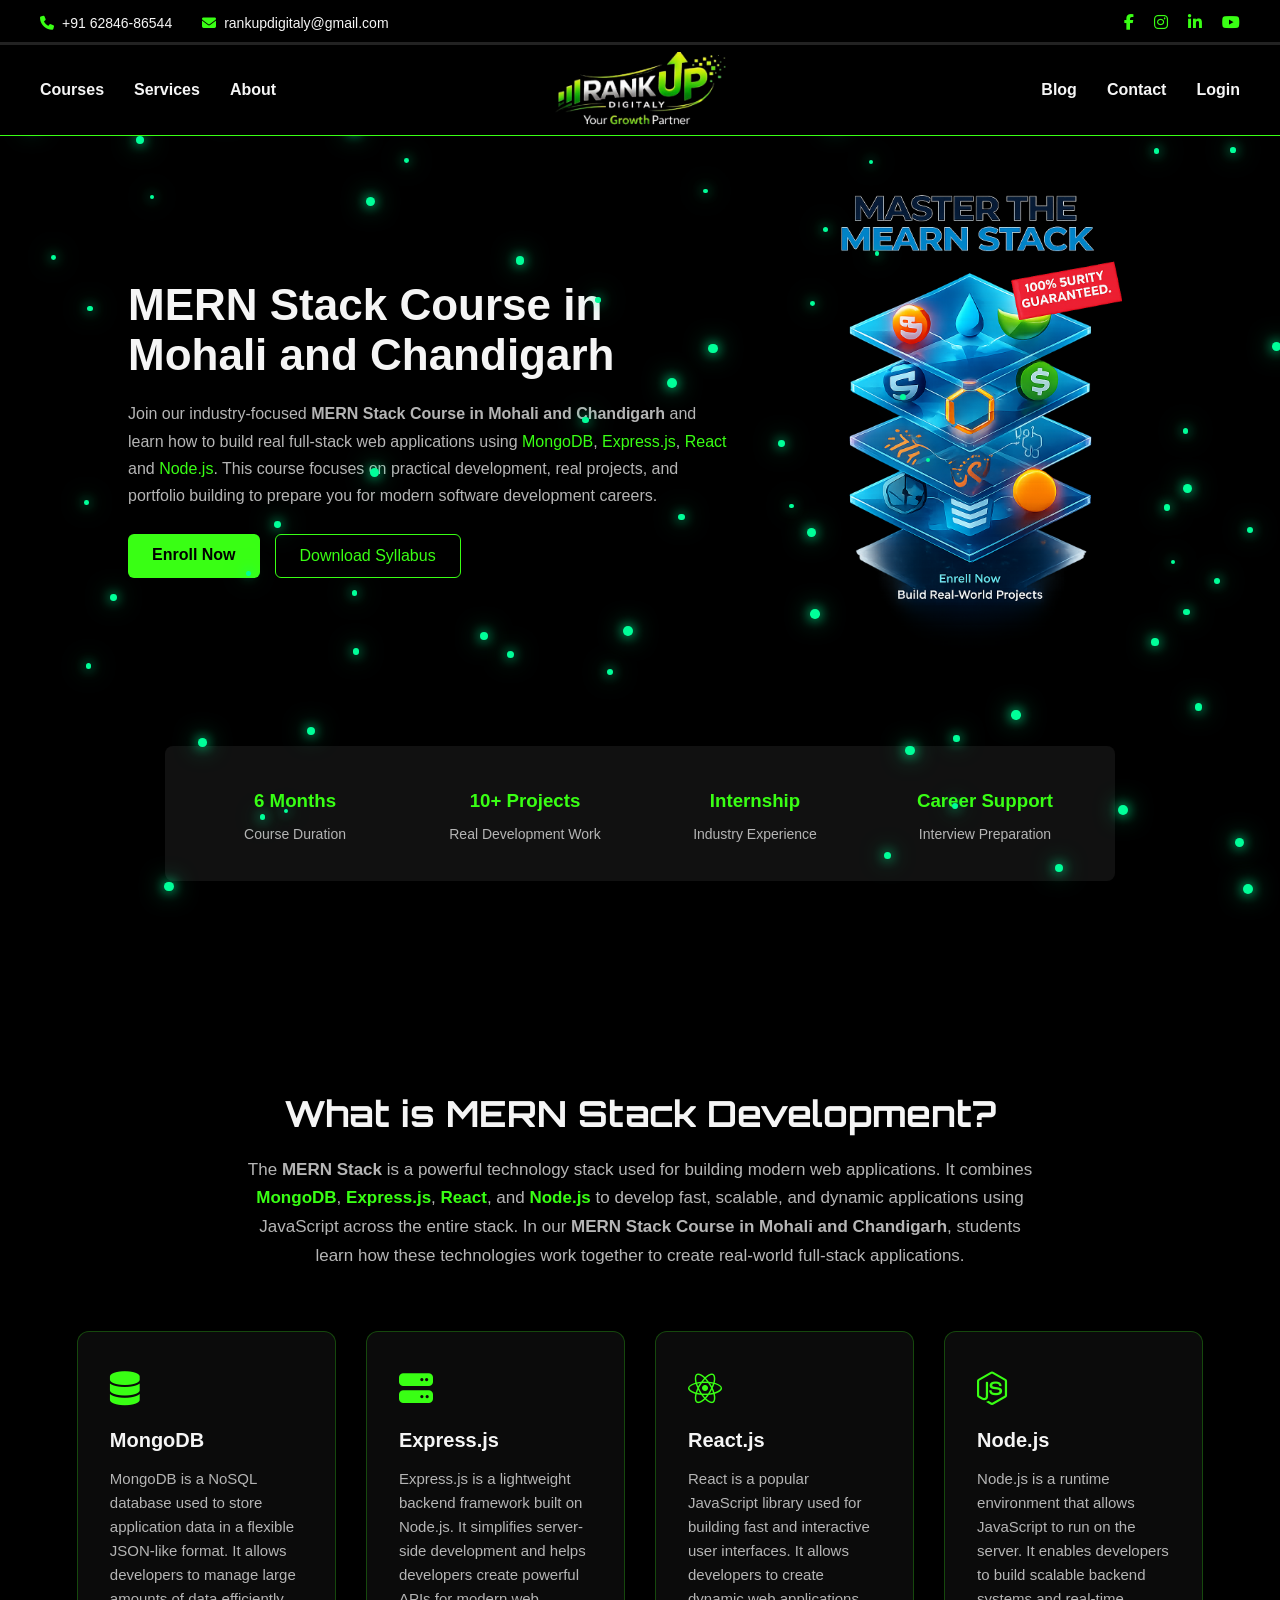
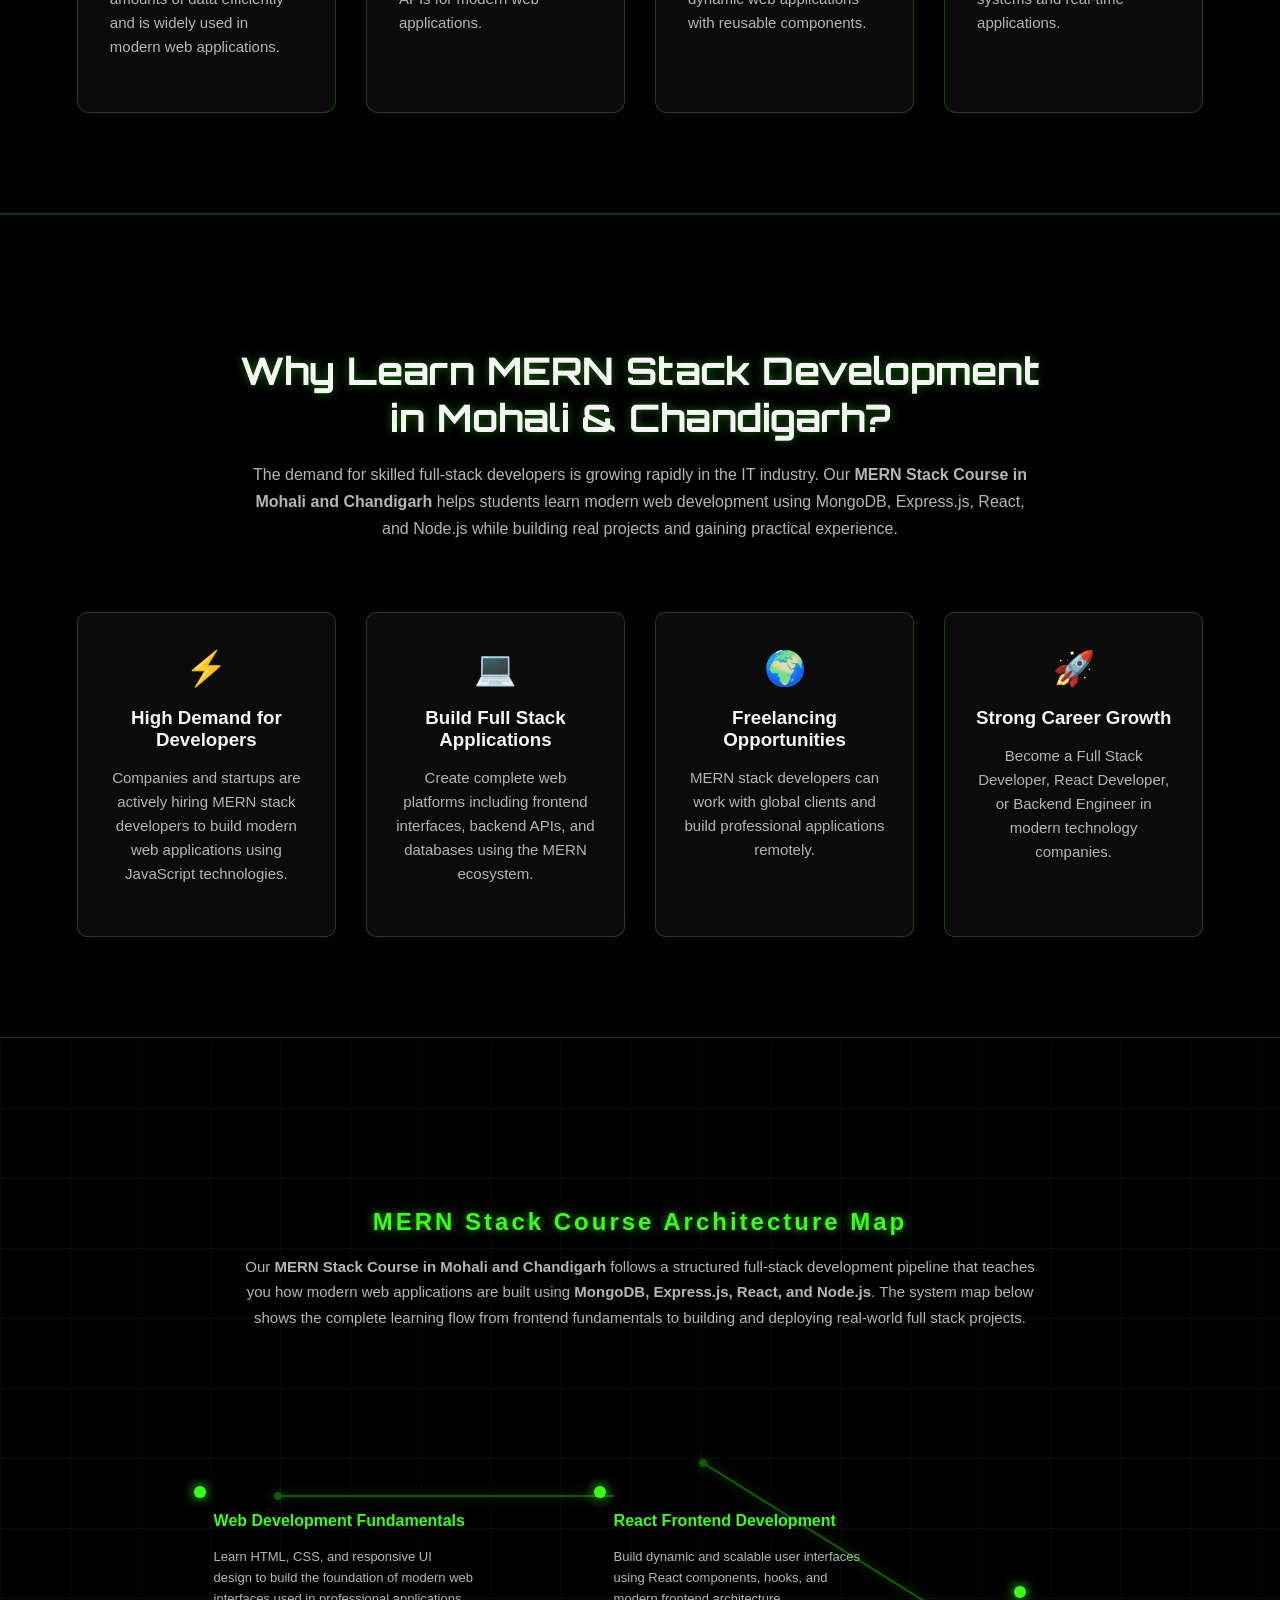
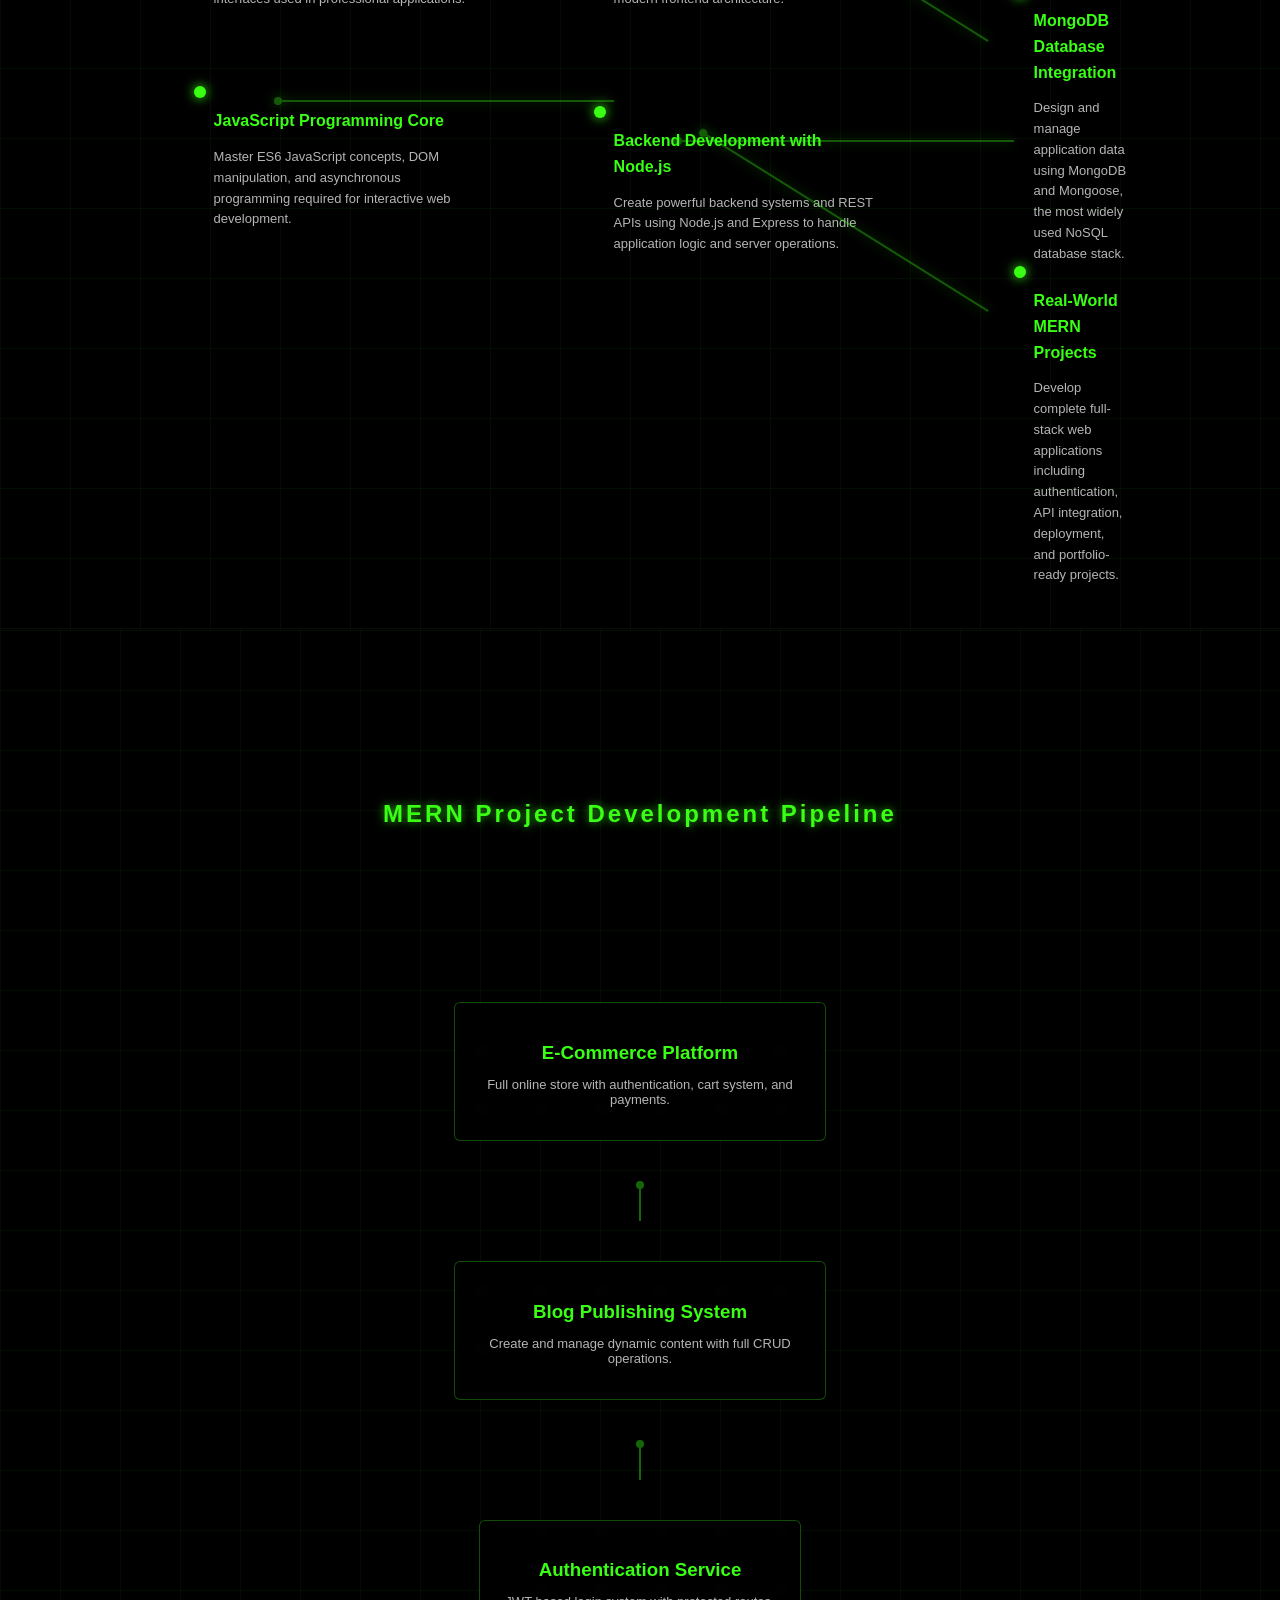
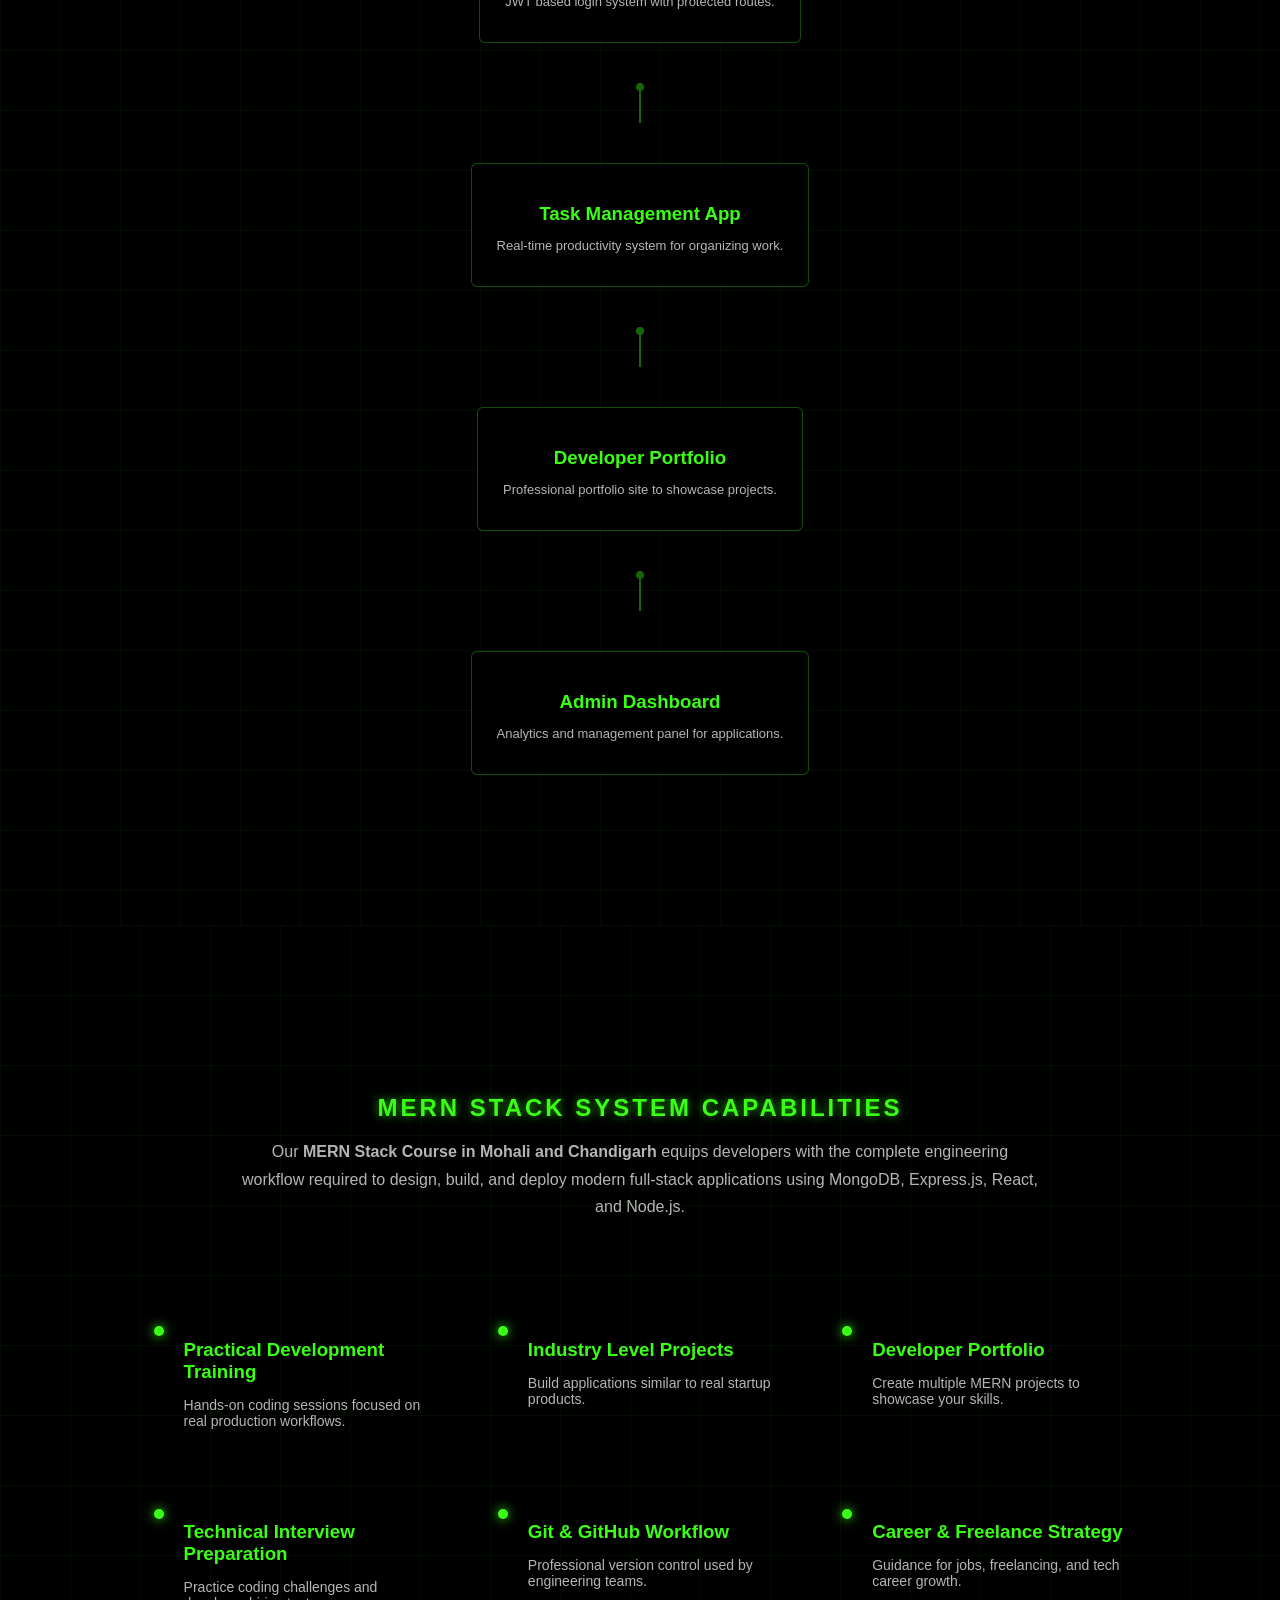
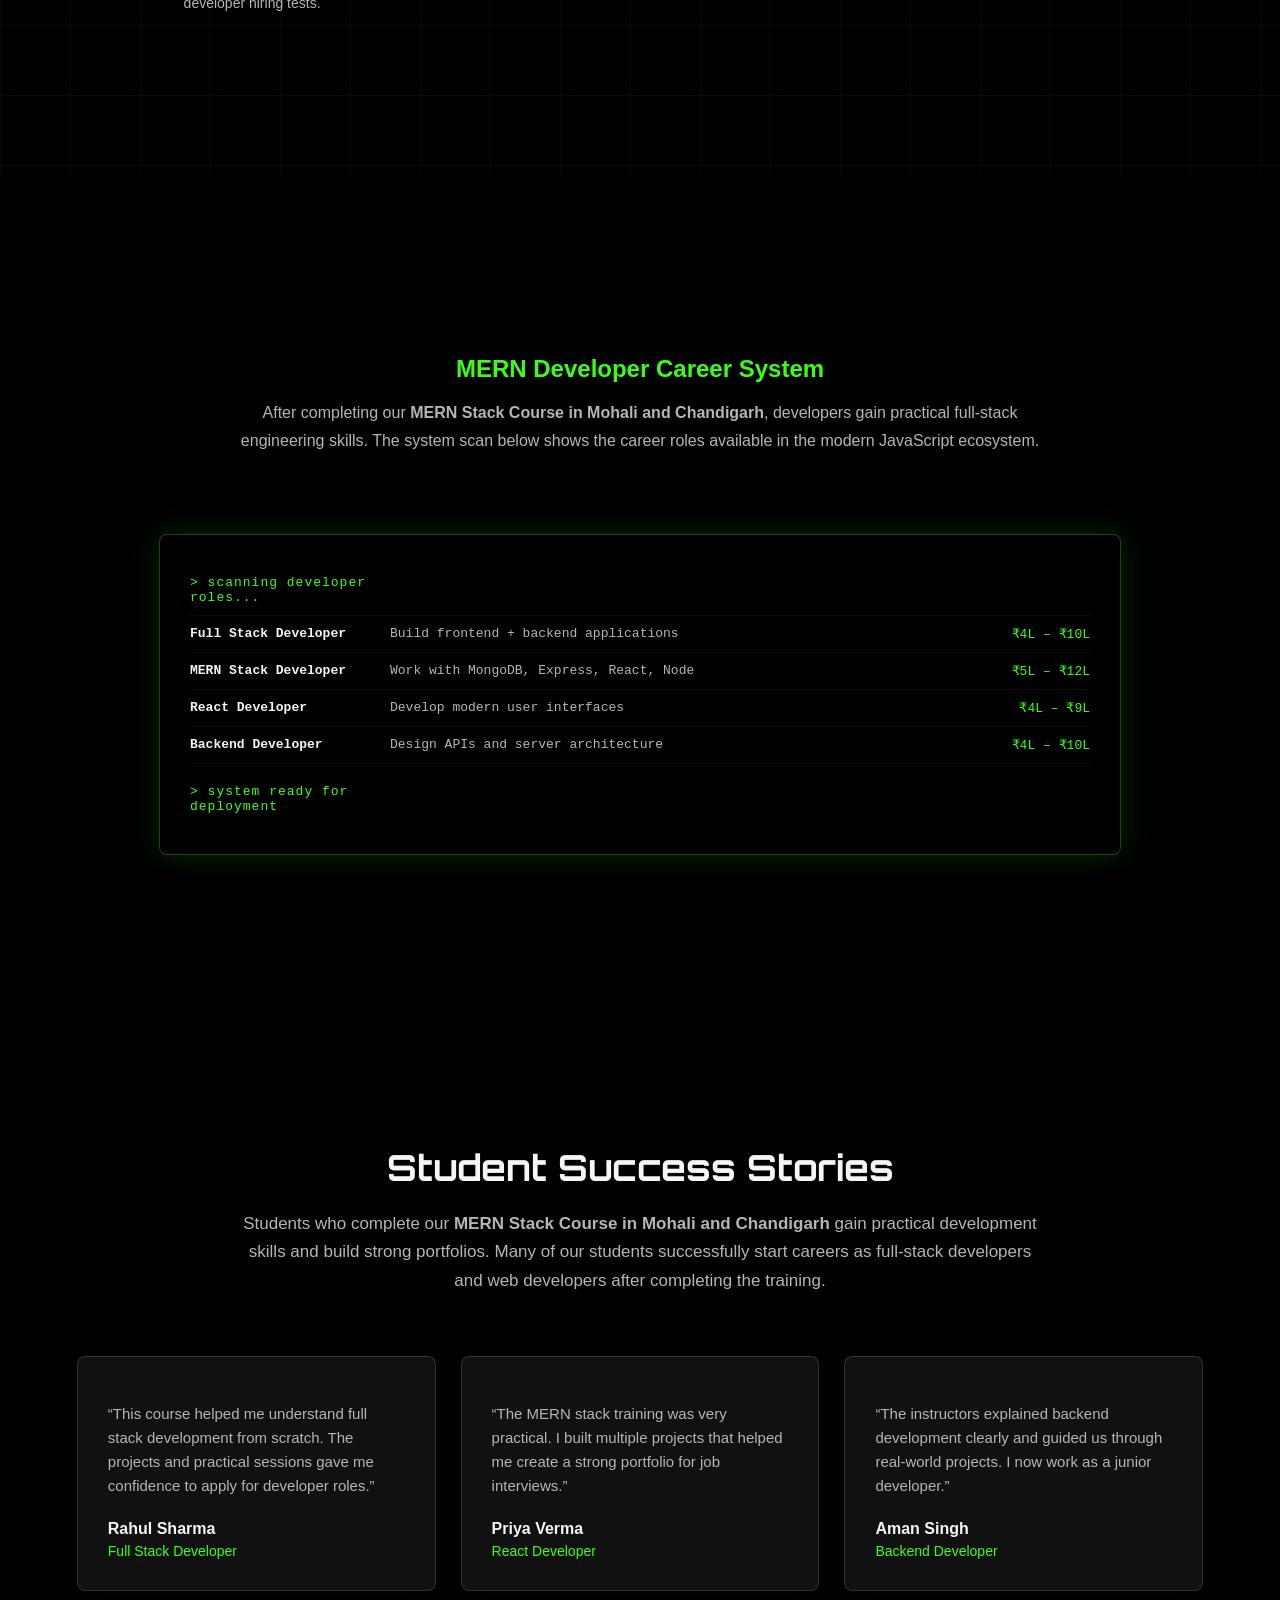
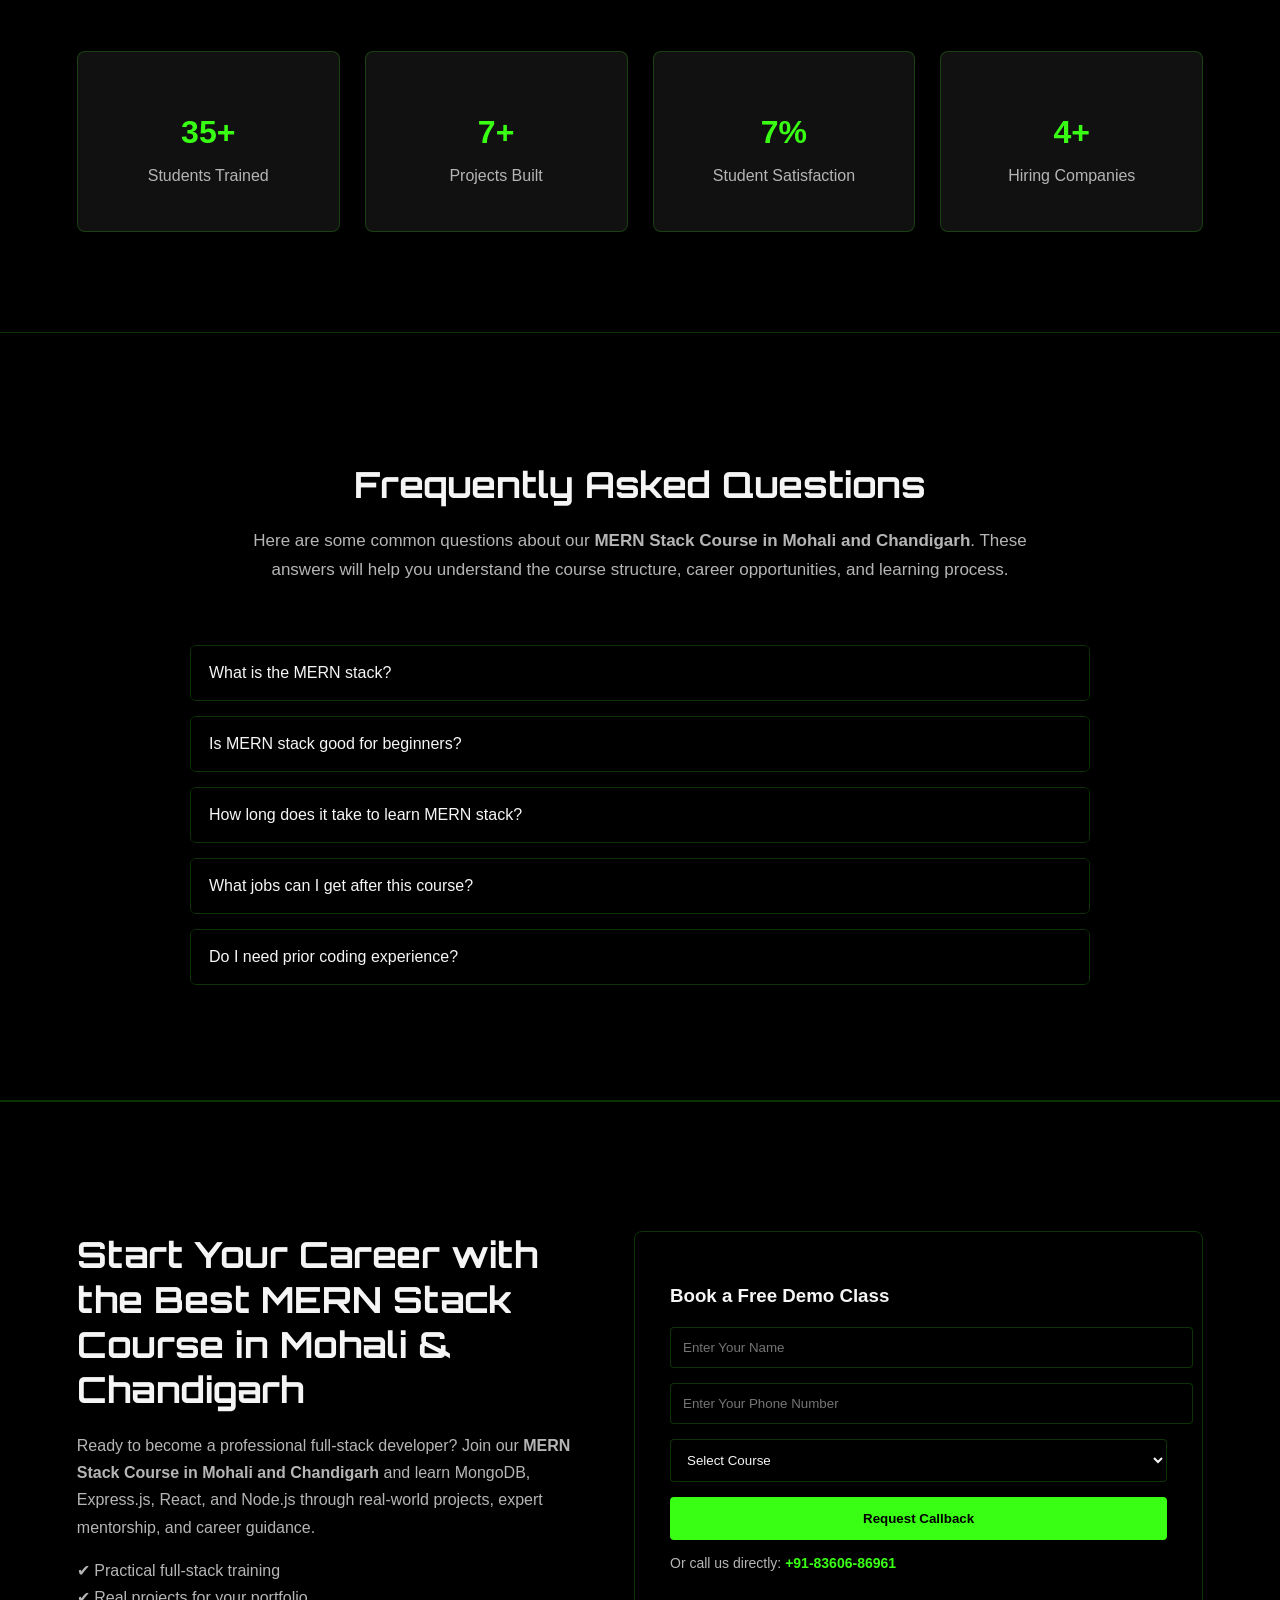
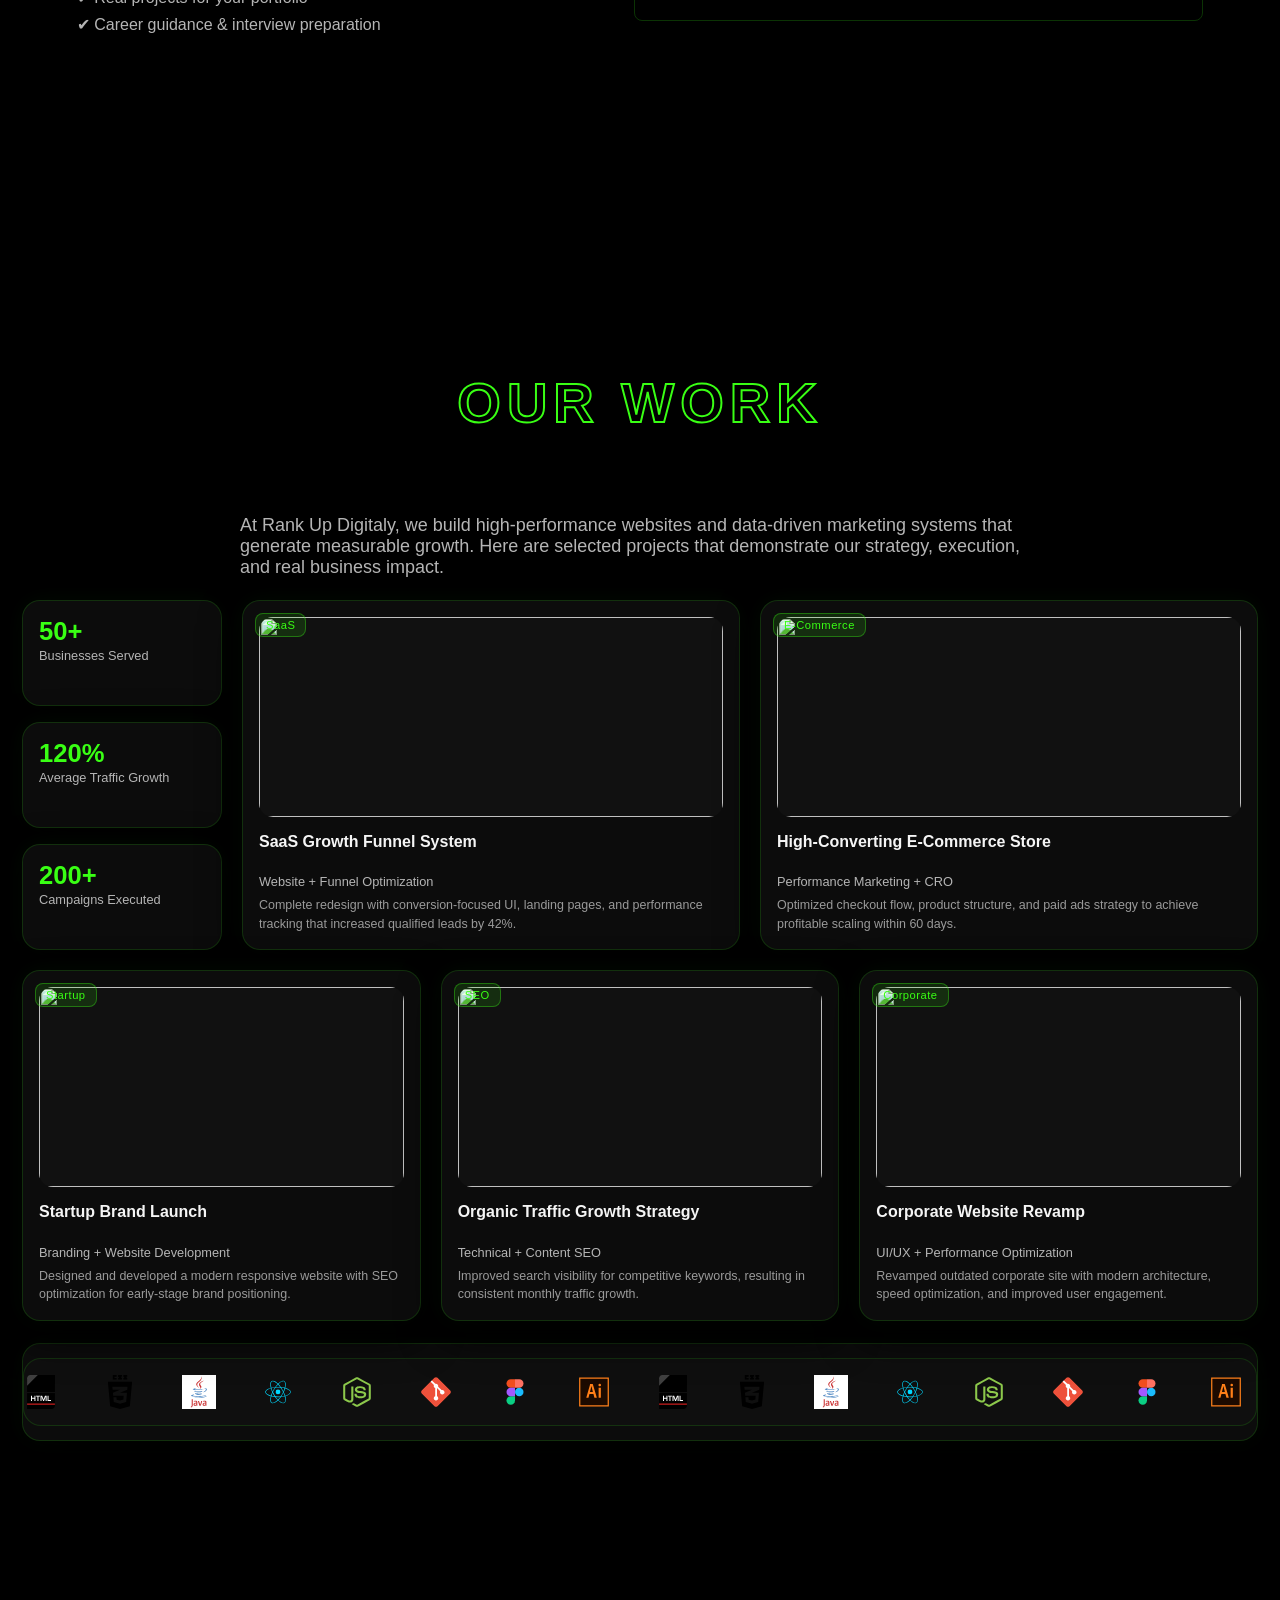
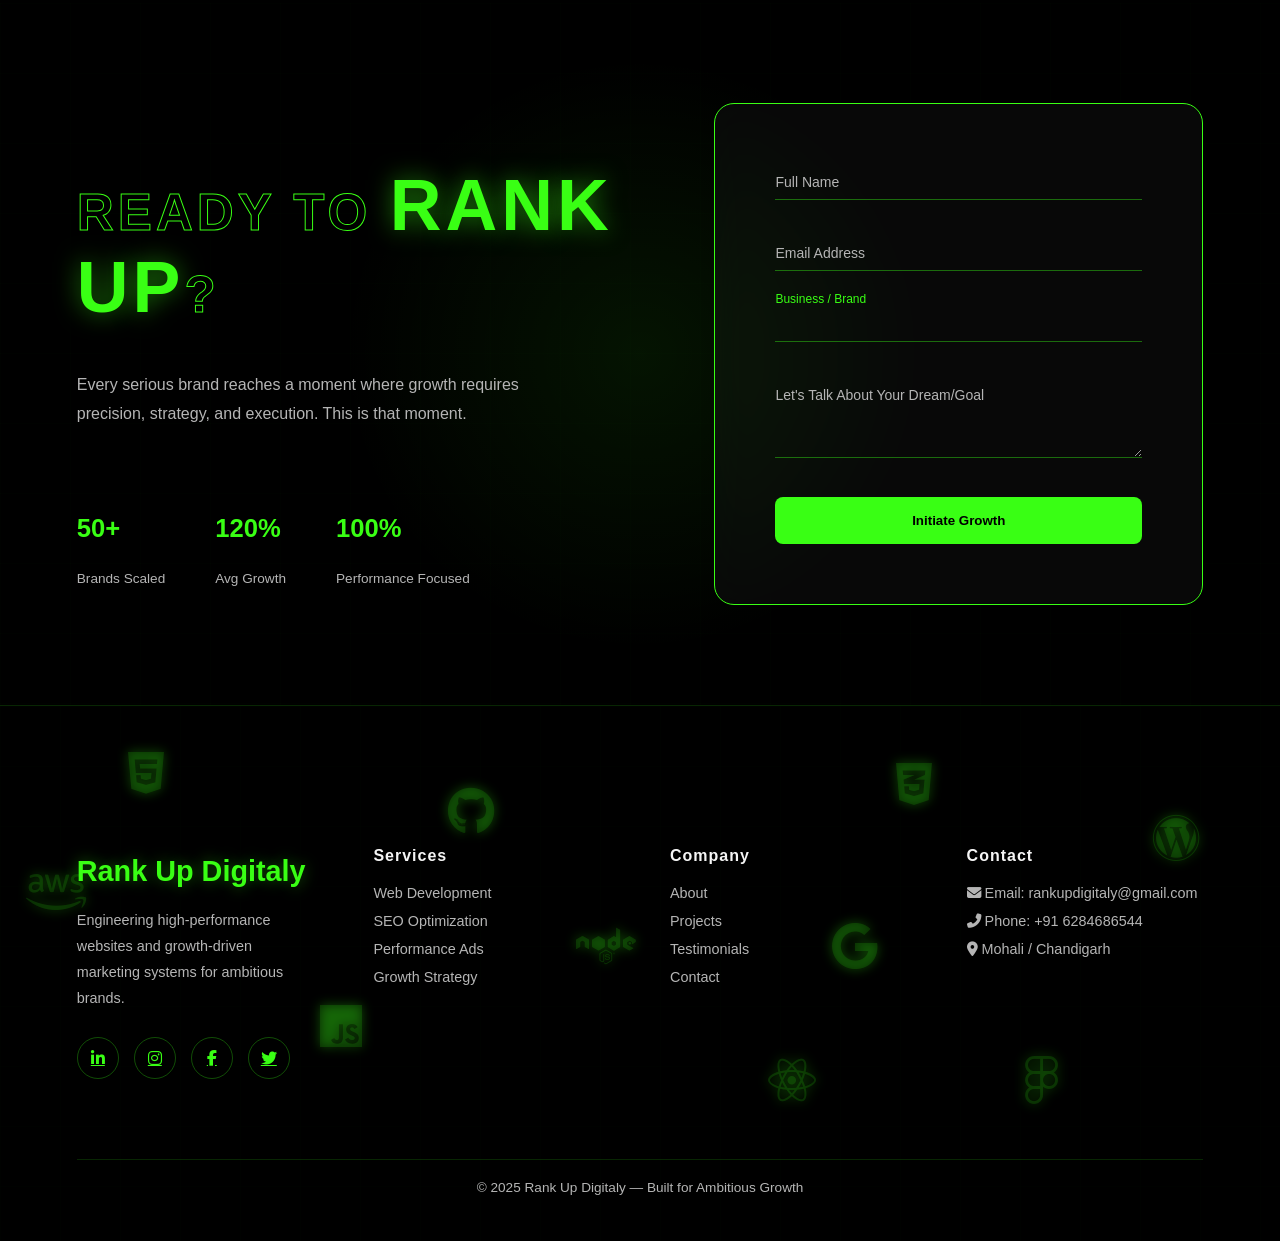
==== courses/mern-test-design.html @ b1acfade "update project" ====
<!DOCTYPE html>
<html lang="en">
<head>

<meta charset="UTF-8">
<meta name="viewport" content="width=device-width, initial-scale=1.0">

<title>MERN Stack Course in Mohali & Chandigarh | Learn MongoDB, React, Node | Rank Up Digitaly</title>

<meta name="description" content="Join the best MERN Stack Course in Mohali & Chandigarh at Rank Up Digitaly. Learn MongoDB, Express.js, React, and Node.js with live projects, portfolio development, and career guidance.">

<meta name="keywords" content="MERN Stack Course Mohali, MERN Stack Course Chandigarh, Learn React Node MongoDB, Full Stack Development Course Mohali">

<meta name="author" content="Rank Up Digitaly">

<!-- Open Graph for Social Media -->
<meta property="og:title" content="MERN Stack Course in Mohali | Rank Up Digitaly">
<meta property="og:description" content="Learn MERN Stack with real projects and become a full stack developer.">
<meta property="og:type" content="website">

<!-- Google Fonts -->
<link href="https://fonts.googleapis.com/css2?family=Orbitron:wght@500;700&family=Inter:wght@400;600&display=swap" rel="stylesheet">

<!-- CSS File -->
<link rel="stylesheet" href="/css/cource.css">


<link rel="stylesheet"
href="https://cdnjs.cloudflare.com/ajax/libs/font-awesome/6.5.0/css/all.min.css">









<style>
    .mern-card,
.testimonial-card,
.project-node,
.why-card,
.faq-item{
transform-style:preserve-3d;
transition:transform .2s ease;
}



.mern-icon{
font-size:34px;
color:#39ff14;
}

.mern-card:hover .mern-icon{
transform:scale(1.15);
text-shadow:0 0 10px rgba(57,255,20,.8);
transition:.3s;
}



</style>
</head>
<body>

<div class="header-wrapper">

    <div class="neon-top-strip">
        <div class="neon-contact">
            <span class="neon-contact-item">
                <i class="fa-solid fa-phone neon-icon"></i>
                +91 62846-86544
            </span>
            <span class="neon-contact-item">
                <i class="fa-solid fa-envelope neon-icon"></i>
                rankupdigitaly@gmail.com
            </span>
        </div>

        <div class="neon-social">
            <a href="#"><i class="fab fa-facebook-f neon-icon"></i></a>
            <a href="#"><i class="fab fa-instagram neon-icon"></i></a>
            <a href="#"><i class="fab fa-linkedin-in neon-icon"></i></a>
            <a href="#"><i class="fab fa-youtube neon-icon"></i></a>
        </div>

        <div class="scroll-progress">
            <div class="progress-bar" id="progressBar"></div>
        </div>
    </div>

    <nav class="navbar">

        <!-- LEFT NAV -->
        <div class="nav-group left">
            <a href="mern-test-design.html" class="nav-link active">Courses</a>

            <!-- CLICK DROPDOWN -->
            <div class="dropdown">
                <a href="javascript:void(0)" class="nav-link dropdown-toggle">Services</a>
                <div class="dropdown-menu">
                    <a href="/services/best-web-development-company-mohali-chandigarh.html">Web Development</a>
                    <a href="#seo">SEO Optimization</a>
                    <a href="/services/best-digital-marketing-company-mohali-chandigarh.html">Digital Marketing</a>
                    <a href="#ads">Performance Ads</a>
                </div>
            </div>

            <a href="#" class="nav-link">About</a>
        </div>

        <!-- HAMBURGER -->
        <div class="hamburger" onclick="toggleMenu()">
            <span></span>
            <span></span>
            <span></span>
        </div>

        <!-- LOGO -->
        <div class="logo">
            <a href="#Home"><img src="/images/rank-logo.png" alt="Logo"></a>
        </div>

        <!-- RIGHT NAV -->
        <div class="nav-group right">
            <a href="#about" class="nav-link">Blog</a>
            <a href="#contact" class="nav-link">Contact</a>
            <a href="#" class="nav-link">Login</a>
        </div>

        <!-- MOBILE MENU -->
        <div class="mobile-menu" id="mobileMenu">
            <a href="mern-test-design.html" class="nav-link">Courses</a>

            <div class="mobile-dropdown">
                <div class="mobile-dropdown-toggle">Services</div>
                <div class="mobile-dropdown-menu">
                    <a href="/services/best-web-development-company-mohali-chandigarh.html">Web Development</a>
                    <a href="#seo">SEO Optimization</a>
                    <a href="/services/best-digital-marketing-company-mohali-chandigarh.html">Digital Marketing</a>
                    <a href="#ads">Performance Ads</a>
                </div>
            </div>

            <a href="#" class="nav-link">Blog</a>
            <a href="#about" class="nav-link">About</a>
            <a href="#contact" class="nav-link">Contact</a>
            <a href="#" class="nav-link">Login</a>
        </div>

    </nav>

</div>











    
    <div class="particles" id="particles">

<!-- hero section -->
<section class="mern-hero">

<div class="hero-container">

<div class="hero-left">

<h1>MERN Stack Course in Mohali and Chandigarh</h1>

<p class="hero-desc">
Join our industry-focused <strong>MERN Stack Course in Mohali and Chandigarh</strong>
and learn how to build real full-stack web applications using
<span>MongoDB</span>, <span>Express.js</span>, <span>React</span> and
<span>Node.js</span>. This course focuses on practical development,
real projects, and portfolio building to prepare you for modern
software development careers.
</p>

<div class="hero-buttons">
<a href="#" class="btn-primary">Enroll Now</a>
<a href="#" class="btn-secondary">Download Syllabus</a>
</div>

</div>


<div class="hero-right">

<img src="/images/mern-stack.png"
alt="MERN Stack Course in Mohali and Chandigarh">

</div>

</div>


<div class="hero-info-bar">

<div class="info-item">
<h3>6 Months</h3>
<p>Course Duration</p>
</div>

<div class="info-item">
<h3>10+ Projects</h3>
<p>Real Development Work</p>
</div>

<div class="info-item">
<h3>Internship</h3>
<p>Industry Experience</p>
</div>

<div class="info-item">
<h3>Career Support</h3>
<p>Interview Preparation</p>
</div>

</div>

</section>

</div>








<!-- second-section -->
<section class="mern-about">

<div class="section-heading">

<h2>What is MERN Stack Development?</h2>

<p>
The <strong>MERN Stack</strong> is a powerful technology stack used for building modern web applications.
It combines <span>MongoDB</span>, <span>Express.js</span>, <span>React</span>, and <span>Node.js</span> to
develop fast, scalable, and dynamic applications using JavaScript across the entire stack.
In our <strong>MERN Stack Course in Mohali and Chandigarh</strong>, students learn how these
technologies work together to create real-world full-stack applications.
</p>

</div>

<div class="mern-grid">

<div class="mern-card">

<div class="mern-icon">
<i class="fas fa-database"></i>
</div>

<h3>MongoDB</h3>

<p>
MongoDB is a NoSQL database used to store application data in a flexible JSON-like format.
It allows developers to manage large amounts of data efficiently and is widely used in
modern web applications.
</p>

</div>


<div class="mern-card">

<div class="mern-icon">
<i class="fas fa-server"></i>
</div>

<h3>Express.js</h3>

<p>
Express.js is a lightweight backend framework built on Node.js.
It simplifies server-side development and helps developers create powerful APIs
for modern web applications.
</p>

</div>


<div class="mern-card">

<div class="mern-icon">
<i class="fab fa-react"></i>
</div>

<h3>React.js</h3>

<p>
React is a popular JavaScript library used for building fast and interactive user interfaces.
It allows developers to create dynamic web applications with reusable components.
</p>

</div>


<div class="mern-card">

<div class="mern-icon">
<i class="fab fa-node-js"></i>
</div>

<h3>Node.js</h3>

<p>
Node.js is a runtime environment that allows JavaScript to run on the server.
It enables developers to build scalable backend systems and real-time applications.
</p>

</div>

</div>

</section>








<!-- third section -->
 <section class="mern-why">

<div class="why-heading">

<h2>Why Learn MERN Stack Development in Mohali & Chandigarh?</h2>

<p>
The demand for skilled full-stack developers is growing rapidly in the IT industry.
Our <strong>MERN Stack Course in Mohali and Chandigarh</strong> helps students learn modern
web development using MongoDB, Express.js, React, and Node.js while building real
projects and gaining practical experience.
</p>

</div>


<div class="why-grid">

<div class="why-card">
<div class="why-icon">⚡</div>
<h3>High Demand for Developers</h3>
<p>
Companies and startups are actively hiring MERN stack developers
to build modern web applications using JavaScript technologies.
</p>
</div>


<div class="why-card">
<div class="why-icon">💻</div>
<h3>Build Full Stack Applications</h3>
<p>
Create complete web platforms including frontend interfaces,
backend APIs, and databases using the MERN ecosystem.
</p>
</div>


<div class="why-card">
<div class="why-icon">🌍</div>
<h3>Freelancing Opportunities</h3>
<p>
MERN stack developers can work with global clients and
build professional applications remotely.
</p>
</div>


<div class="why-card">
<div class="why-icon">🚀</div>
<h3>Strong Career Growth</h3>
<p>
Become a Full Stack Developer, React Developer, or Backend
Engineer in modern technology companies.
</p>
</div>

</div>

</section>








<!-- fourth section -->

<section class="mern-curriculum">

<div class="curriculum-heading">

<h2>MERN Stack Course Architecture Map</h2>

<p>
Our <strong>MERN Stack Course in Mohali and Chandigarh</strong> follows a
structured full-stack development pipeline that teaches you how modern
web applications are built using <strong>MongoDB, Express.js, React, and Node.js</strong>.
The system map below shows the complete learning flow from frontend
fundamentals to building and deploying real-world full stack projects.
</p>

</div>


<div class="system-map">

<div class="module m1">
<h3>Web Development Fundamentals</h3>
<p>
Learn HTML, CSS, and responsive UI design to build the foundation of modern
web interfaces used in professional applications.
</p>
</div>


<div class="module m2">
<h3>JavaScript Programming Core</h3>
<p>
Master ES6 JavaScript concepts, DOM manipulation, and asynchronous
programming required for interactive web development.
</p>
</div>


<div class="module m3">
<h3>React Frontend Development</h3>
<p>
Build dynamic and scalable user interfaces using React components,
hooks, and modern frontend architecture.
</p>
</div>


<div class="module m4">
<h3>Backend Development with Node.js</h3>
<p>
Create powerful backend systems and REST APIs using Node.js
and Express to handle application logic and server operations.
</p>
</div>


<div class="module m5">
<h3>MongoDB Database Integration</h3>
<p>
Design and manage application data using MongoDB and Mongoose,
the most widely used NoSQL database stack.
</p>
</div>


<div class="module m6">
<h3>Real-World MERN Projects</h3>
<p>
Develop complete full-stack web applications including authentication,
API integration, deployment, and portfolio-ready projects.
</p>
</div>


<!-- animated connections -->

<div class="line l1"></div>
<div class="line l2"></div>
<div class="line l3"></div>
<div class="line l4"></div>
<div class="line l5"></div>

</div>

</section>













<!-- fifth section -->
<section class="mern-projects">

<div class="projects-heading">

<h2>MERN Project Development Pipeline</h2>

<p>
In our <strong>MERN Stack Course in Mohali and Chandigarh</strong>, students build
a sequence of real-world full stack projects that simulate how modern
software products are engineered using MongoDB, Express.js, React, and Node.js.
</p>

</div>


<div class="pipeline">

<div class="project-node">
<h3>E-Commerce Platform</h3>
<p>Full online store with authentication, cart system, and payments.</p>
</div>

<div class="connector"></div>

<div class="project-node">
<h3>Blog Publishing System</h3>
<p>Create and manage dynamic content with full CRUD operations.</p>
</div>

<div class="connector"></div>

<div class="project-node">
<h3>Authentication Service</h3>
<p>JWT based login system with protected routes.</p>
</div>

<div class="connector"></div>

<div class="project-node">
<h3>Task Management App</h3>
<p>Real-time productivity system for organizing work.</p>
</div>

<div class="connector"></div>

<div class="project-node">
<h3>Developer Portfolio</h3>
<p>Professional portfolio site to showcase projects.</p>
</div>

<div class="connector"></div>

<div class="project-node">
<h3>Admin Dashboard</h3>
<p>Analytics and management panel for applications.</p>
</div>

</div>

</section>









<!-- sixth section -->
 <section class="mern-features">

<div class="features-heading">

<h2>MERN STACK SYSTEM CAPABILITIES</h2>

<p>
Our <strong>MERN Stack Course in Mohali and Chandigarh</strong> equips developers
with the complete engineering workflow required to design, build, and deploy
modern full-stack applications using MongoDB, Express.js, React, and Node.js.
</p>

</div>


<div class="capability-grid">

<div class="capability">
<span class="node"></span>
<h3>Practical Development Training</h3>
<p>Hands-on coding sessions focused on real production workflows.</p>
</div>

<div class="capability">
<span class="node"></span>
<h3>Industry Level Projects</h3>
<p>Build applications similar to real startup products.</p>
</div>

<div class="capability">
<span class="node"></span>
<h3>Developer Portfolio</h3>
<p>Create multiple MERN projects to showcase your skills.</p>
</div>

<div class="capability">
<span class="node"></span>
<h3>Technical Interview Preparation</h3>
<p>Practice coding challenges and developer hiring tests.</p>
</div>

<div class="capability">
<span class="node"></span>
<h3>Git & GitHub Workflow</h3>
<p>Professional version control used by engineering teams.</p>
</div>

<div class="capability">
<span class="node"></span>
<h3>Career & Freelance Strategy</h3>
<p>Guidance for jobs, freelancing, and tech career growth.</p>
</div>

</div>

</section>









<!-- seventh secrion -->
 <section class="mern-careers">

<div class="careers-heading">
<h2>MERN Developer Career System</h2>

<p>
After completing our <strong>MERN Stack Course in Mohali and Chandigarh</strong>,
developers gain practical full-stack engineering skills. The system scan
below shows the career roles available in the modern JavaScript ecosystem.
</p>
</div>


<div class="career-terminal">

<div class="terminal-line">
<span class="cmd">> scanning developer roles...</span>
</div>

<div class="terminal-line">
<span class="role">Full Stack Developer</span>
<span class="desc">Build frontend + backend applications</span>
<span class="salary">₹4L – ₹10L</span>
</div>

<div class="terminal-line">
<span class="role">MERN Stack Developer</span>
<span class="desc">Work with MongoDB, Express, React, Node</span>
<span class="salary">₹5L – ₹12L</span>
</div>

<div class="terminal-line">
<span class="role">React Developer</span>
<span class="desc">Develop modern user interfaces</span>
<span class="salary">₹4L – ₹9L</span>
</div>

<div class="terminal-line">
<span class="role">Backend Developer</span>
<span class="desc">Design APIs and server architecture</span>
<span class="salary">₹4L – ₹10L</span>
</div>

<div class="terminal-line final">
<span class="cmd">> system ready for deployment</span>
</div>

</div>

</section>






<!-- eighth section -->
 <section class="mern-testimonials">

<div class="testimonials-heading">

<h2>Student Success Stories</h2>

<p>
Students who complete our <strong>MERN Stack Course in Mohali and Chandigarh</strong>
gain practical development skills and build strong portfolios. Many of our
students successfully start careers as full-stack developers and web developers
after completing the training.
</p>

</div>


<div class="testimonials-grid">

<div class="testimonial-card">
<p>
“This course helped me understand full stack development from scratch.
The projects and practical sessions gave me confidence to apply for
developer roles.”
</p>
<h4>Rahul Sharma</h4>
<span>Full Stack Developer</span>
</div>


<div class="testimonial-card">
<p>
“The MERN stack training was very practical. I built multiple projects
that helped me create a strong portfolio for job interviews.”
</p>
<h4>Priya Verma</h4>
<span>React Developer</span>
</div>


<div class="testimonial-card">
<p>
“The instructors explained backend development clearly and guided us
through real-world projects. I now work as a junior developer.”
</p>
<h4>Aman Singh</h4>
<span>Backend Developer</span>
</div>

</div>


<div class="student-stats">

<div class="stat-box">
<h3>
<span class="counter" data-target="500">0</span>+
</h3>
<p>Students Trained</p>
</div>

<div class="stat-box">
<h3>
<span class="counter" data-target="100">0</span>+
</h3>
<p>Projects Built</p>
</div>

<div class="stat-box">
<h3>
<span class="counter" data-target="90">0</span>%
</h3>
<p>Student Satisfaction</p>
</div>

<div class="stat-box">
<h3>
<span class="counter" data-target="50">0</span>+
</h3>
<p>Hiring Companies</p>
</div>

</div>

</section>








<!-- ninth section -->
 <section class="mern-faq">

<div class="faq-heading">

<h2>Frequently Asked Questions</h2>

<p>
Here are some common questions about our
<strong>MERN Stack Course in Mohali and Chandigarh</strong>.
These answers will help you understand the course structure,
career opportunities, and learning process.
</p>

</div>


<div class="faq-container">

<div class="faq-item">
<button class="faq-question">What is the MERN stack?</button>
<div class="faq-answer">
<p>
The MERN stack is a collection of technologies used to build modern web
applications. It includes MongoDB for the database, Express.js for backend
frameworks, React for building user interfaces, and Node.js for server-side
development.
</p>
</div>
</div>


<div class="faq-item">
<button class="faq-question">Is MERN stack good for beginners?</button>
<div class="faq-answer">
<p>
Yes. The MERN stack is beginner-friendly because it uses JavaScript across
the entire development stack. This makes it easier for new developers to
learn both frontend and backend development efficiently.
</p>
</div>
</div>


<div class="faq-item">
<button class="faq-question">How long does it take to learn MERN stack?</button>
<div class="faq-answer">
<p>
Most students can learn the MERN stack within 4–6 months with consistent
practice and project-based learning. Our course includes structured modules
and real projects to accelerate the learning process.
</p>
</div>
</div>


<div class="faq-item">
<button class="faq-question">What jobs can I get after this course?</button>
<div class="faq-answer">
<p>
After completing the course, you can pursue roles such as MERN Stack
Developer, Full Stack Developer, React Developer, or Backend Developer
in modern software companies.
</p>
</div>
</div>


<div class="faq-item">
<button class="faq-question">Do I need prior coding experience?</button>
<div class="faq-answer">
<p>
No prior coding experience is required. The course starts with web
development fundamentals and gradually moves into advanced MERN
stack development concepts.
</p>
</div>
</div>

</div>

</section>
<script>
    const questions = document.querySelectorAll(".faq-question");

questions.forEach(q => {
q.addEventListener("click", () => {

const answer = q.nextElementSibling;

answer.style.display =
answer.style.display === "block" ? "none" : "block";

});
});
</script>




<!-- tenth sectio -->

<section class="mern-cta">

<div class="cta-container">

<div class="cta-text">

<h2>Start Your Career with the Best MERN Stack Course in Mohali & Chandigarh</h2>

<p>
Ready to become a professional full-stack developer? Join our
<strong>MERN Stack Course in Mohali and Chandigarh</strong> and learn
MongoDB, Express.js, React, and Node.js through real-world projects,
expert mentorship, and career guidance.
</p>

<ul class="cta-benefits">
<li>✔ Practical full-stack training</li>
<li>✔ Real projects for your portfolio</li>
<li>✔ Career guidance & interview preparation</li>
</ul>

</div>


<div class="cta-form">

<h3>Book a Free Demo Class</h3>

<form>

<input type="text" placeholder="Enter Your Name" required>

<input type="tel" placeholder="Enter Your Phone Number" required>

<select required>
<option value="">Select Course</option>
<option>MERN Stack Course</option>
<option>Web Development Course</option>
<option>Digital Marketing Course</option>
</select>

<button type="submit">Request Callback</button>

</form>

<p class="cta-contact">
Or call us directly: <span>+91-83606-86961</span>
</p>

</div>

</div>

</section>













        <!-- Projects Section -->
        <section id="advertisers" class="advertisers-service-sec pt-5 pb-5">

            <div class="container">

                <!-- HEADER -->
                <div class="row">
                    <div class="section-header text-center">
                        <h2 class="neon-outline-title">
                            OUR WORK
                        </h2>

                        <p style="font-size:18px; color: var(--text-gray); max-width: 800px; margin: auto;">
                            At Rank Up Digitaly, we build high-performance websites and
                            data-driven marketing systems that generate measurable growth.
                            Here are selected projects that demonstrate our strategy,
                            execution, and real business impact.
                        </p>
                    </div>
                </div>

                <div class="page">

                    <!-- TOP GRID -->
                    <div class="top-grid">

                        <!-- STATS -->
                        <div class="stats">

                            <div class="panel stat">
                                <h3>50+</h3>
                                <span>Businesses Served</span>
                            </div>

                            <div class="panel stat">
                                <h3>120%</h3>
                                <span>Average Traffic Growth</span>
                            </div>

                            <div class="panel stat">
                                <h3>200+</h3>
                                <span>Campaigns Executed</span>
                            </div>

                        </div>

                        <!-- PROJECT 1 -->
                        <div class="panel project" data-link="#">
                            <span class="badge">SaaS</span>
                            <img src="" alt="">
                            <h4>SaaS Growth Funnel System</h4>
                            <span class="desc">Website + Funnel Optimization</span>
                            <span class="desc-long">
                                Complete redesign with conversion-focused UI,
                                landing pages, and performance tracking that
                                increased qualified leads by 42%.
                            </span>
                        </div>

                        <!-- PROJECT 2 -->
                        <div class="panel project" data-link="#">
                            <span class="badge">E-Commerce</span>
                            <img src="" alt="">
                            <h4>High-Converting E-Commerce Store</h4>
                            <span class="desc">Performance Marketing + CRO</span>
                            <span class="desc-long">
                                Optimized checkout flow, product structure,
                                and paid ads strategy to achieve profitable
                                scaling within 60 days.
                            </span>
                        </div>

                    </div>

                    <!-- SECOND GRID -->
                    <div class="student-grid">

                        <!-- PROJECT 3 -->
                        <div class="panel project" data-link="#">
                            <span class="badge">Startup</span>
                            <img src="" alt="">
                            <h4>Startup Brand Launch</h4>
                            <span class="desc">Branding + Website Development</span>
                            <span class="desc-long">
                                Designed and developed a modern responsive
                                website with SEO optimization for early-stage
                                brand positioning.
                            </span>
                        </div>

                        <!-- PROJECT 4 -->
                        <div class="panel project" data-link="#">
                            <span class="badge">SEO</span>
                            <img src="" alt="">
                            <h4>Organic Traffic Growth Strategy</h4>
                            <span class="desc">Technical + Content SEO</span>
                            <span class="desc-long">
                                Improved search visibility for competitive
                                keywords, resulting in consistent monthly
                                traffic growth.
                            </span>
                        </div>

                        <!-- PROJECT 5 -->
                        <div class="panel project" data-link="#">
                            <span class="badge">Corporate</span>
                            <img src="" alt="">
                            <h4>Corporate Website Revamp</h4>
                            <span class="desc">UI/UX + Performance Optimization</span>
                            <span class="desc-long">
                                Revamped outdated corporate site with modern
                                architecture, speed optimization, and improved
                                user engagement.
                            </span>
                        </div>

                    </div>

                    <!-- TOOLBOX -->
                    <div class="toolbox panel">
                        <div class="marquee">
                            <div class="marquee-track" id="marqueeTrack">
                                <!-- tech logos here -->
                            </div>
                        </div>
                    </div>

                </div>

            </div>
        </section>

<script>
    /* TOOLBOX */
    const icons = ["/icons/html.svg", "/icons/css.svg", "/icons/java.svg", "/icons/react.svg", "/icons/node.svg", "/icons/git.svg", "/icons/figma.svg", "/icons/ai.svg"];
    const track = document.getElementById("marqueeTrack");
    let iconHTML = "";
    for (let i = 0; i < 4; i++) icons.forEach(src => iconHTML += `<img src="${src}">`);
    track.innerHTML = iconHTML;

    /* DATA */
    const instituteProjects = [
        { img: "i1.jpg", title: "Online Taxi Platform", desc: "Booking System", long: "Real-time cab booking platform with live tracking and admin dashboard." },
        { img: "i2.jpg", title: "Pharma Website", desc: "Corporate", long: "Professional pharma website showcasing products and certifications." },
        { img: "i3.jpg", title: "Business Portfolio", desc: "Branding", long: "Modern portfolio site built to attract clients." },
        { img: "i4.jpg", title: "Service Platform", desc: "UI / UX", long: "Service-based platform with clean user experience." }
    ];

    const studentProjects = [
        { img: "/digital.jpg", title: "Portfolio Website", desc: "HTML • CSS", long: "Personal portfolio website showcasing skills and projects." },
        { img: "/two.jpg", title: "Landing Page", desc: "React", long: "High-conversion landing page with responsive layout." },
        { img: "/three.jpg", title: "E-Commerce UI", desc: "Frontend", long: "E-commerce UI focused on clarity and usability." },
        { img: "/four.jpg", title: "Gym Website", desc: "UI Design", long: "Fitness website concept with modern sections." },
        { img: "/one.jpg", title: "Business Page", desc: "HTML", long: "Static business website with clean structure." },
        { img: "/five.jpg", title: "Dashboard UI", desc: "CSS Grid", long: "Admin dashboard demonstrating CSS Grid mastery." }
    ];

    let instIndex = 0, stuIndex = 0;

    /* SAFE IMAGE SWAP */
    function swapCards(ids, list, start) {
        ids.forEach((id, i) => {
            const el = document.getElementById(id);
            const imgEl = el.querySelector("img");
            const data = list[(start + i) % list.length];

            const temp = new Image();
            temp.src = data.img;

            temp.onload = () => {
                imgEl.style.opacity = 0;
                setTimeout(() => {
                    imgEl.src = data.img;
                    el.querySelector("h4").textContent = data.title;
                    el.querySelector(".desc").textContent = data.desc;
                    el.querySelector(".desc-long").textContent = data.long;
                    imgEl.style.opacity = 1;
                }, 150);
            };

            temp.onerror = () => {
                el.querySelector("h4").textContent = data.title;
                el.querySelector(".desc").textContent = data.desc;
                el.querySelector(".desc-long").textContent = data.long;
            };
        });
    }


    /* CLICKABLE CARDS */
    document.querySelectorAll('.project').forEach(card => {
        card.addEventListener('click', () => {
            const url = card.getAttribute('data-link');
            if (url) window.open(url, "_blank");
        });
    });
</script>
















        <section class="launch-contact " id="contact">

            <div class="launch-bg-grid"></div>
            <div class="launch-glow"></div>

            <div class="launch-wrapper">

                <!-- LEFT SIDE -->
                <div class="launch-left">

                    <h2 class="launch-title">
                        READY TO <span>RANK UP</span>?
                    </h2>

                    <p class="launch-sub">
                        Every serious brand reaches a moment where growth
                        requires precision, strategy, and execution.
                        This is that moment.
                    </p>

                    <div class="launch-stats">
                        <div>
                            <h3>50+</h3>
                            <span>Brands Scaled</span>
                        </div>
                        <div>
                            <h3>120%</h3>
                            <span>Avg Growth</span>
                        </div>
                        <div>
                            <h3>100%</h3>
                            <span>Performance Focused</span>
                        </div>
                    </div>

                </div>

                <!-- RIGHT SIDE -->
                <div class="launch-form-panel">

                    <div class="panel-border"></div>

                    <form class="launch-form">

                        <div class="input-group">
                            <input type="text" required>
                            <label>Full Name</label>
                        </div>

                        <div class="input-group">
                            <input type="email" required>
                            <label>Email Address</label>
                        </div>

                        <div class="input-group">
                            <input type="text">
                            <label>Business / Brand</label>
                        </div>

                        <div class="input-group">
                            <textarea rows="4" required></textarea>
                            <label>Let's Talk About Your Dream/Goal</label>
                        </div>

                        <button type="submit" class="launch-btn">
                            Initiate Growth
                        </button>

                    </form>

                </div>

            </div>

        </section>


        <footer class="cyber-footer">

            <!-- Floating Icons Background -->
            <div class="floating-icons">
                <i class="fab fa-html5"></i>
                <i class="fab fa-css3-alt"></i>
                <i class="fab fa-js"></i>
                <i class="fab fa-react"></i>
                <i class="fab fa-node"></i>
                <i class="fab fa-github"></i>
                <i class="fab fa-figma"></i>
                <i class="fab fa-wordpress"></i>
                <i class="fab fa-google"></i>
                <i class="fab fa-aws"></i>
            </div>

            <div class="footer-wrapper">

                <!-- BRAND -->
                <div class="footer-col brand">
                    <h3 class="footer-logo">Rank Up Digitaly</h3>
                    <p>
                        Engineering high-performance websites and growth-driven
                        marketing systems for ambitious brands.
                    </p>

                    <div class="social-icons">
                        <a href="#"><i class="fab fa-linkedin-in"></i></a>
                        <a href="#"><i class="fab fa-instagram"></i></a>
                        <a href="#"><i class="fab fa-facebook-f"></i></a>
                        <a href="#"><i class="fab fa-twitter"></i></a>
                    </div>
                </div>

                <!-- SERVICES -->
                <div class="footer-col">
                    <h4>Services</h4>
                    <ul>
                        <li><a href="#">Web Development</a></li>
                        <li><a href="#">SEO Optimization</a></li>
                        <li><a href="#">Performance Ads</a></li>
                        <li><a href="#">Growth Strategy</a></li>
                    </ul>
                </div>

                <!-- QUICK LINKS -->
                <div class="footer-col">
                    <h4>Company</h4>
                    <ul>
                        <li><a href="#about">About</a></li>
                        <li><a href="#advertisers">Projects</a></li>
                        <li><a href="#review">Testimonials</a></li>
                        <li><a href="#contact">Contact</a></li>
                    </ul>
                </div>

                <!-- CONTACT -->
                <div class="footer-col">
                    <h4>Contact</h4>
                    <ul>
                        <li><i class="fas fa-envelope"></i> Email: rankupdigitaly@gmail.com</li>
<li><i class="fas fa-phone-alt"></i> Phone: +91 6284686544</li>
<li><i class="fas fa-map-marker-alt"></i> Mohali / Chandigarh</li>
                    </ul>
                </div>

            </div>

            <div class="footer-bottom">
                © 2025 Rank Up Digitaly — Built for Ambitious Growth
            </div>

        </footer>
    </div>

</body>


<script>
    /* Create floating neon particles */
    const container = document.getElementById("particles");

    for (let i = 0; i < 70; i++) {
        const p = document.createElement("div");
        p.classList.add("particle");

        const size = Math.random() * 6 + 4;
        p.style.width = size + "px";
        p.style.height = size + "px";

        p.style.left = Math.random() * 100 + "vw";
        p.style.top = Math.random() * 100 + "vh";
        p.style.animationDuration = 5 + Math.random() * 7 + "s";

        container.appendChild(p);
    }
</script>


<script>
const cards = document.querySelectorAll(
".mern-card, .testimonial-card, .project-node, .why-card, .faq-item"
);

cards.forEach(card => {

card.addEventListener("mousemove", e => {

const rect = card.getBoundingClientRect();

const x = e.clientX - rect.left;
const y = e.clientY - rect.top;

const centerX = rect.width / 2;
const centerY = rect.height / 2;

const rotateX = -(y - centerY) / 12;
const rotateY = (x - centerX) / 12;

card.style.transform =
`perspective(800px) rotateX(${rotateX}deg) rotateY(${rotateY}deg) scale(1.05)`;

card.style.setProperty("--x", x + "px");
card.style.setProperty("--y", y + "px");

});

card.addEventListener("mouseleave", () => {

card.style.transform =
"perspective(800px) rotateX(0) rotateY(0) scale(1)";

});

});
</script>




<script>
   const counters = document.querySelectorAll('.counter');

const observer = new IntersectionObserver((entries)=>{
entries.forEach(entry=>{

if(entry.isIntersecting){

const counter = entry.target;
const target = +counter.dataset.target;

let count = 0;

const update = () => {

const increment = target / 800;

count += increment;

if(count < target){
counter.innerText = Math.ceil(count);
requestAnimationFrame(update);
}else{
counter.innerText = target;
}

};

update();

observer.unobserve(counter);

}

});
},{threshold:0.6});

counters.forEach(counter=>{
observer.observe(counter);
});
</script>


















<script>
    function toggleMenu() {

const menu = document.getElementById("mobileMenu");
const burger = document.querySelector(".hamburger");

menu.classList.toggle("active");
burger.classList.toggle("active");

}
</script>

<script>
    window.addEventListener("scroll", function () {

const scrollTop = window.scrollY;

const docHeight =
document.documentElement.scrollHeight -
document.documentElement.clientHeight;

if (docHeight > 0) {

const scrollPercent = (scrollTop / docHeight) * 100;

document.getElementById("progressBar").style.width =
scrollPercent + "%";

}

});
</script>

<script>
    document.querySelectorAll(".dropdown-toggle").forEach(toggle => {

toggle.addEventListener("click", function (e) {

e.preventDefault();

const dropdown = this.parentElement;

document.querySelectorAll(".dropdown").forEach(d => {

if (d !== dropdown) {
d.classList.remove("active");
}

});

dropdown.classList.toggle("active");

});

});


document.addEventListener("click", function (e) {

if (!e.target.closest(".dropdown")) {

document.querySelectorAll(".dropdown")
.forEach(d => d.classList.remove("active"));

}

});
</script>

<script>
    document.addEventListener("DOMContentLoaded", function () {

document.querySelectorAll(".mobile-dropdown-toggle")
.forEach(toggle => {

toggle.addEventListener("click", function (e) {

e.stopPropagation();

const parent = this.closest(".mobile-dropdown");

document.querySelectorAll(".mobile-dropdown")
.forEach(item => {

if (item !== parent) {
item.classList.remove("active");
}

});

parent.classList.toggle("active");

});

});

});
</script>

</html>
---- css/cource.css ----
:root {

    /* Brand Colors */
    --neon-green: #39ff14;
    /* Backgrounds */
    --dark-bg: #000000;
    --panel-bg: #111111;
    /* Text Colors */
    --text-light: #f5f5f5;
    --text-gray: #b5b5b5;
    /* Borders */
    --border-neon: rgba(57,255,20,0.25);
    /* Hover / Effects */
    --neon-glow: 0 0 10px rgba(57,255,20,0.7);

}
body {
    margin: 0;
    background: transparent;
    font-family: 'Segoe UI', sans-serif;
    overflow-x: hidden;
}

/* ================= SCROLLBAR - CHROME / EDGE ================= */

::-webkit-scrollbar {
    width: 10px;
}

::-webkit-scrollbar-track {
    background: #111; /* Dark track */
}

::-webkit-scrollbar-thumb {
    background: var(--neon-green);
    border-radius: 10px;
    box-shadow: 0 0 10px var(--neon-green);
}

::-webkit-scrollbar-thumb:hover {
    background: #2fff00;
    box-shadow: 0 0 15px var(--neon-green),
                0 0 25px var(--neon-green);
}

/* ================= SCROLLBAR - FIREFOX ================= */

html {
    scrollbar-width: thin;
    scrollbar-color: var(--neon-green) #111;
}



/* ---- BACKGROUND PARTICLES ---- */
.particles {
    inset: 0;
    overflow: hidden;
    z-index: 1;
}

.particle {
    position: absolute;
    width: 6px;
    height: 6px;
    border-radius: 50%;
    background: #00ff99;
    box-shadow: 0 0 12px #00ff99, 0 0 25px #00ff99;
    animation: rise linear infinite;
}

@keyframes rise {
    0% { transform: translateY(0) scale(0.7); opacity: 0.3; }
    100% { transform: translateY(-120vh) scale(1); opacity: 1; }
}











/* ===============================
   DESKTOP DROPDOWN
================================ */

/* CLICK DROPDOWN */

.dropdown {
    position: relative;
}

.dropdown-menu {
    position: absolute;
    top: 120%;
    left: 0;
    background: #111;
    border: 1px solid rgba(57,255,20,0.2);
    min-width: 200px;
    padding: 10px 0;
    display: none;
    flex-direction: column;
    box-shadow: 0 0 15px rgba(57,255,20,0.15);
    z-index: 2000;
}

.dropdown-menu a {
    padding: 10px 18px;
    color: var(--text-light);
    text-decoration: none;
    transition: 0.3s;
}

.dropdown-menu a:hover {
    background: rgba(57,255,20,0.08);
    color: var(--neon-green);
}

/* ACTIVE STATE */
.dropdown.active .dropdown-menu {
    display: flex;
}
/* ===============================
   MOBILE DROPDOWN
================================ */

./* ===============================
   PREMIUM MOBILE DROPDOWN
================================ */

/* Toggle Button */
.mobile-dropdown-toggle {
    padding: 16px 22px;
    font-size: 15px;
    font-weight: 500;
    color: var(--text-light);
    cursor: pointer;
    position: relative;
    border-bottom: 1px solid rgba(255,255,255,0.06);
    transition: 0.3s ease;
}

/* Subtle hover/tap feedback */
.mobile-dropdown-toggle:active {
    background: rgba(57,255,20,0.06);
}

/* Neon left indicator when active */
.mobile-dropdown.active .mobile-dropdown-toggle {
    color: var(--neon-green);
    background: rgba(57,255,20,0.05);
}

/* Animated Submenu */
.mobile-dropdown-menu {
    max-height: 0;
    overflow: hidden;
    display: flex;
    flex-direction: column;
    background: #111;
    transition: max-height 0.4s ease;
}

/* When open */
.mobile-dropdown.active .mobile-dropdown-menu {
    max-height: 400px;
}

/* Submenu Links */
.mobile-dropdown-menu a {
    padding: 14px 40px;
    font-size: 14px;
    color: var(--text-gray);
    text-decoration: none;
    border-bottom: 1px solid rgba(255,255,255,0.04);
    transition: 0.3s ease;
}

/* Submenu Hover */
.mobile-dropdown-menu a:hover {
    background: rgba(57,255,20,0.08);
    color: var(--neon-green);
    padding-left: 45px; /* slight slide effect */
}

.mobile-dropdown.active .mobile-dropdown-menu {
    display: flex;
}

.dropdown-toggle::after {
    position: absolute;
    right: -15px;   /* move right */
    top: 55%;
    transform: translateY(-50%);
}
.mobile-dropdown-menu {
    display: none;
    flex-direction: column;
}

.mobile-dropdown.active .mobile-dropdown-menu {
    display: flex;
}
    
.mobile-menu .mobile-dropdown-toggle {
    color: var(--text-light) !important;
    opacity: 1;
}








    /* ================= FIXED HEADER WRAPPER ================= */
    .header-wrapper {
        position: sticky;
        top: 0;
        left: 0;
        width: 100%;
        background: var(--dark-bg);
        z-index: 1000;
    }

    /* ================= TOP STRIP ================= */
    .neon-top-strip {
        height: 45px;
        display: flex;
        justify-content: space-between;
        align-items: center;
        padding: 0 40px;
        position: relative;
    }

    /* Contact */
    .neon-contact {
        display: flex;
        gap: 30px;
        font-size: 14px;
        color: var(--text-light);
    }

    .neon-contact-item {
        display: flex;
        align-items: center;
        gap: 8px;
        transition: 0.3s ease;
    }

    .neon-contact-item:hover {
        color: var(--neon-green);
    }

    /* Social */
    .neon-social {
        display: flex;
        gap: 20px;
    }

    .neon-social a {
        color: var(--text-light);
        font-size: 16px;
        transition: 0.3s ease;
    }

    .neon-social a:hover {
        color: var(--neon-green);
        text-shadow: 0 0 8px var(--neon-green);
    }

    /* Scoped Icons */
    .neon-top-strip .neon-icon {
        color: var(--neon-green);
    }

    @media (max-width: 992px) {

        .neon-top-strip {
            padding: 0 25px;
        }

        .neon-contact {
            gap: 20px;
            font-size: 13px;
        }

        .neon-social {
            gap: 15px;
        }

    }

    @media (max-width: 768px) {

        .neon-top-strip {
            height: auto;
            flex-direction: column;
            padding: 12px 20px;
            gap: 10px;
            text-align: center;
        }

        .neon-contact {
            flex-direction: column;
            gap: 6px;
            font-size: 13px;
        }

        .neon-contact-item {
            justify-content: center;
        }

        .neon-social {
            justify-content: center;
        }

    }

    @media (max-width: 480px) {

        .neon-contact {
            font-size: 12px;
        }

        .neon-social a {
            font-size: 14px;
        }

    }




    /* Scroll Progress */
    .scroll-progress {
        position: absolute;
        bottom: 0;
        left: 0;
        width: 100%;
        height: 3px;
        background: #222;
    }

    .progress-bar {
        height: 100%;
        width: 0%;
        background: var(--neon-green);
        box-shadow: 0 0 10px var(--neon-green),
            0 0 20px var(--neon-green);
        transition: width 0.1s linear;
    }

    /* ================= NAVBAR ================= */
    .navbar {
        display: grid;
        grid-template-columns: 1fr auto 1fr;
        align-items: center;
        height: 90px;
        padding: 0 40px;
        background-color: black;
        border-bottom: 1px solid var(--neon-green);
    }

    /* Desktop nav groups */
    .nav-group {
        display: flex;
        gap: 30px;
    }

    .left {
        justify-content: flex-start;
    }

    .right {
        justify-content: flex-end;
    }

    .nav-link {
        color: var(--text-light);
        text-decoration: none;
        font-weight: 600;
        transition: 0.3s ease;
    }

    .nav-link:hover {
        color: var(--neon-green);
        text-shadow: 0 0 8px var(--neon-green);
    }

    /* Logo */
    .logo img {
        height: 80px;
        width: auto;
    }

    /* ================= HAMBURGER ================= */
    .hamburger {
        display: none;
        flex-direction: column;
        gap: 6px;
        cursor: pointer;
    }

    .hamburger span {
        width: 26px;
        height: 3px;
        background: var(--neon-green);
        box-shadow: 0 0 8px var(--neon-green);
    }

    /* ================= MOBILE MENU ================= */
    .mobile-menu {
        position: absolute;
        top: 100%;
        left: 0;
        width: 100%;
        background: var(--panel-bg);
        display: flex;
        flex-direction: column;
        align-items: center;
        gap: 20px;
        padding: 25px 0;
        border-bottom: 2px solid var(--neon-green);
        transform: translateY(-20px);
        opacity: 0;
        pointer-events: none;
        transition: 0.3s ease;
    }

    .mobile-menu.active {
        transform: translateY(0);
        opacity: 1;
        pointer-events: all;
    }

    @media (max-width: 992px) {
       
        .navbar {
            display: grid;
            grid-template-columns: auto 1fr auto;
            align-items: center;
            height: 70px;
            padding: 0 20px;
            position: relative;
        }

        .logo {
            display: flex;
            justify-content: center;
            align-items: center;
        }

        .logo img {
            height: 50px;
        }

        .nav-group {
            display: none;
        }

        .hamburger {
            display: flex;
            justify-self: end;
        }
    }





/* neon strip and nav .logo */



/* ===============================
   MOBILE HEADER FIX
================================ */

@media (max-width:768px){

    /* Hide top contact strip */
    .neon-top-strip{
        display:none;
    }


    /* Navbar layout */
    .navbar{
        grid-template-columns: auto 1fr auto;
        height:70px;
        padding:0 20px;
    }

    /* Hide desktop nav */
    .nav-group{
        display:none;
    }

    /* Hamburger left */
    .hamburger{
        display:flex;
        justify-self:start;
    }

    /* Move logo right */
    .logo{
        justify-self:end;
    }

    .logo img{
        height:45px;
    }

}

@media (max-width:768px){

    .navbar{
        height:50px;
        padding:0 12px;
    }

    .logo img{
        height:34px;
    }

 

}



/* ===============================
   HAMBURGER TO CROSS ANIMATION
================================ */

.hamburger span{
    transition: 0.4s ease;
}

/* ACTIVE STATE */

.hamburger.active span:nth-child(1){
    transform: rotate(45deg) translate(6px, 6px);
}

.hamburger.active span:nth-child(2){
    opacity: 0;
}

.hamburger.active span:nth-child(3){
    transform: rotate(-45deg) translate(6px, -6px);
}













.mern-hero{
background:var(--dark-bg);
padding:0px 10% 80px;
position:relative;
}

/* layout */

.hero-container{
display:flex;
align-items:center;
justify-content:space-between;
gap:60px;
margin-bottom:60px;
}

/* text */

.hero-left{
max-width:600px;
}

.hero-left h1{
color:var(--text-light);
font-size:44px;
margin-bottom:20px;
}

.hero-desc{
color:var(--text-gray);
line-height:1.7;
margin-bottom:25px;
}

.hero-desc span{
color:var(--neon-green);
}

/* buttons */

.hero-buttons{
display:flex;
gap:15px;
}

.btn-primary{
background:var(--neon-green);
color:#000;
padding:12px 24px;
border-radius:6px;
font-weight:600;
text-decoration:none;
}

.btn-secondary{
border:1px solid var(--neon-green);
color:var(--neon-green);
padding:12px 24px;
border-radius:6px;
text-decoration:none;
}

/* image */

.hero-right img{
max-width:420px;
width:100%;
}

/* info bar */

.hero-info-bar{
display:grid;
grid-template-columns:repeat(4,1fr);
gap:20px;
max-width:900px;
margin:auto;
background:var(--panel-bg);
padding:25px;
border-radius:8px;
}

.info-item{
text-align:center;
}

.info-item h3{
color:var(--neon-green);
margin-bottom:5px;
}

.info-item p{
color:var(--text-gray);
font-size:14px;
}

@media(max-width:900px){

.hero-container{
flex-direction:column;
text-align:center;
}

.hero-buttons{
justify-content:center;
}

.hero-info-bar{
grid-template-columns:1fr 1fr;
}

}


/* hero section */


/* .mern-hero{
padding:100px 6%;
background:var(--dark-bg);
border-bottom:1px solid var(--border-neon);
}

.hero-container{
display:flex;
align-items:center;
justify-content:space-between;
gap:60px;
flex-wrap:wrap;
}

.hero-text{
flex:1;
min-width:300px;
}

.hero-text h1{
font-family:'Orbitron',sans-serif;
font-size:48px;
color:var(--text-light);
margin-bottom:20px;
line-height:1.2;
}

.hero-desc{
font-size:18px;
color:var(--text-gray);
margin-bottom:30px;
max-width:600px;
}

.hero-desc span{
color:var(--neon-green);
font-weight:600;
}

.hero-highlights{
display:grid;
grid-template-columns:repeat(2,1fr);
gap:12px;
margin-bottom:35px;
}

.highlight{
color:var(--text-gray);
font-size:16px;
}

.hero-buttons{
display:flex;
gap:20px;
flex-wrap:wrap;
}

.btn-primary{
padding:14px 28px;
background:var(--neon-green);
color:#000;
font-weight:600;
text-decoration:none;
border-radius:6px;
}

.btn-secondary{
padding:14px 28px;
border:1px solid var(--border-neon);
color:var(--text-light);
text-decoration:none;
border-radius:6px;
}

.btn-secondary:hover{
border-color:var(--neon-green);
box-shadow:var(--neon-glow);
}

.hero-image{
flex:1;
min-width:300px;
text-align:center;
}

.hero-image img{
max-width:480px;
width:100%;
height: 500px;
}

@media(max-width:900px){

.hero-container{
flex-direction:column;
text-align:center;
}

.hero-highlights{
grid-template-columns:1fr;
}

.hero-buttons{
justify-content:center;
}

.hero-text h1{
font-size:36px;
}

} */








/* second-section */
.mern-about{
padding:100px 6%;
background:var(--dark-bg);
border-bottom:1px solid var(--border-neon);
}

/* section heading */

.section-heading{
text-align:center;
max-width:800px;
margin:auto;
margin-bottom:60px;
}

.section-heading h2{
font-family:'Orbitron',sans-serif;
font-size:36px;
color:var(--text-light);
margin-bottom:20px;
}

.section-heading p{
color:var(--text-gray);
font-size:17px;
line-height:1.7;
}

.section-heading span{
color:#39ff14;
font-weight:600;
}

/* grid */

.mern-grid{
display:grid;
grid-template-columns:repeat(4,1fr);
gap:30px;
}

/* card */

.mern-card{

position:relative;

padding:38px 32px;

background:rgba(17,17,17,0.7);

border:1px solid rgba(57,255,20,0.25);
border-radius:12px;

overflow:hidden;

backdrop-filter:blur(10px);

transition:.4s;

}

/* hover */

.mern-card:hover{

transform:translateY(-10px);

border-color:#39ff14;

box-shadow:0 0 25px rgba(57,255,20,0.35);

}

/* neon sweep animation */

.mern-card::before{

content:"";

position:absolute;

top:0;
left:-100%;

width:100%;
height:100%;

background:linear-gradient(
90deg,
transparent,
rgba(57,255,20,0.3),
transparent
);

transition:.6s;

}

/* sweep movement */

.mern-card:hover::before{
left:100%;
}

/* titles */

.mern-card h3{
color:var(--text-light);
margin-bottom:14px;
font-size:20px;
position:relative;
z-index:2;
}

.mern-card:hover h3{
color:#39ff14;
text-shadow:0 0 12px rgba(57,255,20,.9);
}

/* paragraph */

.mern-card p{
color:var(--text-gray);
font-size:15px;
line-height:1.6;
position:relative;
z-index:2;
}

/* Tablets */

@media (max-width:1024px){

.mern-grid{
grid-template-columns:repeat(2,1fr);
}

.section-heading h2{
font-size:32px;
}

}

/* Mobile */

@media (max-width:768px){

.mern-about{
padding:70px 6%;
}

.mern-grid{
grid-template-columns:1fr;
}

.section-heading h2{
font-size:28px;
}

.section-heading p{
font-size:16px;
}

}

/* Small Mobile */

@media (max-width:480px){

.section-heading h2{
font-size:24px;
}

}









/* third section */
.mern-why{
padding:100px 6%;
background:var(--dark-bg);
border-top:1px solid rgba(57,255,20,0.2);
border-bottom:1px solid rgba(57,255,20,0.2);
}

.why-heading{
text-align:center;
max-width:800px;
margin:auto;
margin-bottom:70px;
}

.why-heading h2{
font-family:'Orbitron',sans-serif;
font-size:38px;
color:var(--text-light);
margin-bottom:20px;
text-shadow:0 0 10px rgba(57,255,20,0.4);
}

.why-heading p{
color:var(--text-gray);
line-height:1.7;
}

.why-grid{
display:grid;
grid-template-columns:repeat(4,1fr);
gap:30px;
}

.why-card{
background:rgba(17,17,17,0.7);
border:1px solid rgba(57,255,20,0.25);
padding:35px 25px;
border-radius:10px;
text-align:center;
position:relative;
overflow:hidden;
transition:0.4s;
backdrop-filter:blur(10px);
}

.why-card:hover{
transform:translateY(-10px);
border-color:var(--neon-green);
box-shadow:0 0 25px rgba(57,255,20,0.35);
}

.why-icon{
font-size:34px;
margin-bottom:15px;
color:var(--neon-green);
}

.why-card h3{
color:var(--text-light);
margin-bottom:12px;
}

.why-card p{
color:var(--text-gray);
font-size:15px;
line-height:1.6;
}

/* glowing scan animation */

.why-card::before{
content:"";
position:absolute;
top:0;
left:-100%;
width:100%;
height:100%;
background:linear-gradient(
90deg,
transparent,
rgba(57,255,20,0.3),
transparent
);
transition:.6s;
}

.why-card:hover::before{
left:100%;
}
/* Tablet */
@media (max-width:1024px){

.why-grid{
grid-template-columns:repeat(2,1fr);
}

.why-heading h2{
font-size:32px;
}

}


/* Mobile */
@media (max-width:768px){

.mern-why{
padding:70px 6%;
}

.why-grid{
grid-template-columns:1fr;
}

.why-heading h2{
font-size:28px;
}

}


/* Small Mobile */
@media (max-width:480px){

.why-heading h2{
font-size:24px;
}

}











/* fourth section */
.mern-curriculum{
background:var(--dark-bg);
padding:150px 12%;
color:var(--text-light);
position:relative;
overflow:hidden;
}

/* futuristic grid */

.mern-curriculum::before{
content:"";
position:absolute;
inset:0;
background-image:
linear-gradient(rgba(57,255,20,0.05) 1px, transparent 1px),
linear-gradient(90deg, rgba(57,255,20,0.05) 1px, transparent 1px);
background-size:70px 70px;
pointer-events:none;
}

/* heading */

.curriculum-heading{
text-align:center;
max-width:800px;
margin:auto;
margin-bottom:110px;
}

.curriculum-heading h2{
color:var(--neon-green);
letter-spacing:3px;
margin-bottom:18px;
text-shadow:0 0 10px rgba(57,255,20,0.6);
}

.curriculum-heading p{
color:var(--text-gray);
line-height:1.7;
font-size:15px;
}

/* map container */

.system-map{
position:relative;
height:640px;
max-width:1200px;
margin:auto;
}

/* modules */

.module{
position:absolute;
padding:12px 0;
max-width:260px;
line-height:1.6;
transition:0.3s;
}

.module h3{
color:var(--neon-green);
margin-bottom:6px;
font-size:16px;
}

.module p{
color:var(--text-gray);
font-size:13px;
}

/* glowing node */

.module::before{
content:"";
position:absolute;
left:-20px;
top:6px;
width:12px;
height:12px;
background:var(--neon-green);
border-radius:50%;
box-shadow:0 0 12px var(--neon-green);
}

/* hover effect */

.module:hover{
transform:translateY(-4px);
text-shadow:0 0 8px var(--neon-green);
}

/* module positions */

.m1{ top:40px; left:60px; }

.m2{ top:240px; left:60px; }

.m3{ top:40px; left:460px; }

.m4{ top:260px; left:460px; }

.m5{ top:140px; left:880px; }

.m6{ top:420px; left:880px; }

/* connection lines */

.line{
position:absolute;
height:2px;
background:var(--neon-green);
opacity:.35;
filter:drop-shadow(0 0 6px #39ff14);
}

/* line positions */

.l1{ width:340px; top:55px; left:120px; }

.l2{ width:340px; top:260px; left:120px; }

.l3{ width:340px; top:110px; left:520px; transform:rotate(32deg); }

.l4{ width:340px; top:300px; left:520px; }

.l5{ width:340px; top:380px; left:520px; transform:rotate(32deg); }

/* animated data pulse */

.line::after{
content:"";
position:absolute;
width:8px;
height:8px;
background:var(--neon-green);
border-radius:50%;
top:-3px;
left:0;
animation:dataFlow 3s linear infinite;
}

@keyframes dataFlow{
0%{left:0;}
100%{left:100%;}
}

/* responsive fallback */

@media (max-width:1000px){

.system-map{
height:auto;
display:flex;
flex-direction:column;
gap:40px;
}

.module{
position:relative;
left:auto;
top:auto;
}

.line{
display:none;
}

}










/* fifth section */
.mern-projects{
padding:150px 12%;
background:var(--dark-bg);
position:relative;
overflow:hidden;
}

/* tech grid background */

.mern-projects::before{
content:"";
position:absolute;
inset:0;
background-image:
linear-gradient(rgba(57,255,20,0.05) 1px, transparent 1px),
linear-gradient(90deg, rgba(57,255,20,0.05) 1px, transparent 1px);
background-size:60px 60px;
}

/* heading */

.projects-heading{
text-align:center;
max-width:750px;
margin:auto;
margin-bottom:100px;
}

.projects-heading h2{
color:var(--neon-green);
letter-spacing:3px;
text-shadow:0 0 10px rgba(57,255,20,.7);
}

/* pipeline */

.pipeline{
display:flex;
flex-direction:column;
align-items:center;
gap:40px;
max-width:600px;
margin:auto;
position:relative;
}

/* project nodes */

.project-node{

position:relative;

padding:20px 25px;

border:1px solid rgba(57,255,20,0.3);
border-radius:6px;

background:rgba(0,0,0,0.4);
backdrop-filter:blur(8px);

text-align:center;
max-width:320px;

overflow:hidden;

transition:.4s;

}

/* neon sweep effect */

.project-node::before{

content:"";

position:absolute;

top:0;
left:-100%;

width:100%;
height:100%;

background:linear-gradient(
90deg,
transparent,
rgba(57,255,20,0.3),
transparent
);

transition:.6s;

}

/* hover */

.project-node:hover{

transform:translateY(-8px);

box-shadow:0 0 25px rgba(57,255,20,0.35);

border-color:var(--neon-green);

}

.project-node:hover::before{
left:100%;
}

/* text */

.project-node h3{
color:var(--neon-green);
margin-bottom:8px;
}

.project-node p{
color:var(--text-gray);
font-size:13px;
}

/* connector */

.connector{
width:2px;
height:40px;
background:var(--neon-green);
opacity:.4;
position:relative;
}

/* data pulse animation */

.connector::after{
content:"";
position:absolute;
width:8px;
height:8px;
background:var(--neon-green);
border-radius:50%;
left:-3px;
top:0;
animation:dataMove 2.5s linear infinite;
}

@keyframes dataMove{
0%{top:0}
100%{top:100%}
}

/* ===== Responsive ===== */

@media (max-width:1024px){

.mern-projects{
padding:120px 8%;
}

.pipeline{
max-width:500px;
gap:35px;
}

.project-node{
max-width:300px;
}

}

@media (max-width:768px){

.mern-projects{
padding:90px 6%;
}

.projects-heading{
margin-bottom:70px;
}

.projects-heading h2{
font-size:28px;
}

.projects-heading p{
font-size:14px;
}

.pipeline{
gap:30px;
}

.project-node{
padding:18px 20px;
max-width:260px;
}

.project-node h3{
font-size:16px;
}

.project-node p{
font-size:13px;
}

}

@media (max-width:480px){

.pipeline{
gap:25px;
}

.project-node{
max-width:100%;
}

.connector{
height:30px;
}

}












/* sixth section */
.mern-features{
background:var(--dark-bg);
padding:150px 12%;
position:relative;
overflow:hidden;
}

/* grid background */

.mern-features::before{
content:"";
position:absolute;
inset:0;
background-image:
linear-gradient(rgba(57,255,20,0.05) 1px, transparent 1px),
linear-gradient(90deg, rgba(57,255,20,0.05) 1px, transparent 1px);
background-size:70px 70px;
}

/* heading */

.features-heading{
text-align:center;
margin-bottom:100px;
max-width:800px;
margin-left:auto;
margin-right:auto;
}

.features-heading h2{
color:var(--neon-green);
letter-spacing:3px;
text-shadow:var(--neon-glow);
margin-bottom:15px;
}

.features-heading p{
color:var(--text-gray);
line-height:1.7;
}

/* capability grid */

.capability-grid{
display:grid;
grid-template-columns:repeat(3,1fr);
gap:60px;
max-width:1000px;
margin:auto;
}

/* capability */

.capability{
position:relative;
padding-left:30px;
}

.capability h3{
color:var(--neon-green);
margin-bottom:6px;
}

.capability p{
color:var(--text-gray);
font-size:14px;
}

/* glowing node */

.node{
position:absolute;
left:0;
top:6px;
width:10px;
height:10px;
background:var(--neon-green);
border-radius:50%;
box-shadow:0 0 12px var(--neon-green);
}

/* scanning glow */

.capability::after{
content:"";
position:absolute;
left:0;
bottom:-10px;
width:0;
height:1px;
background:var(--neon-green);
transition:.4s;
}

.capability:hover::after{
width:100%;
}

@media (max-width:900px){

.capability-grid{
grid-template-columns:repeat(2,1fr);
gap:40px;
}

}

@media (max-width:600px){

.capability-grid{
grid-template-columns:1fr;
}

}







/* seventh secrion */
.mern-careers{
background:var(--dark-bg);
padding:160px 10%;
position:relative;
}

/* heading */

.careers-heading{
text-align:center;
max-width:800px;
margin:auto;
margin-bottom:80px;
}

.careers-heading h2{
color:var(--neon-green);
margin-bottom:12px;
}

.careers-heading p{
color:var(--text-gray);
line-height:1.7;
}


/* terminal */

.career-terminal{
max-width:900px;
margin:auto;
background:black;
border:1px solid rgba(57,255,20,.3);
border-radius:8px;
padding:30px;
font-family:monospace;
box-shadow:0 0 30px rgba(57,255,20,.15);
}

/* lines */

.terminal-line{
display:grid;
grid-template-columns:200px 1fr 120px;
padding:10px 0;
border-bottom:1px solid rgba(255,255,255,.05);
align-items:center;
}

/* command lines */

.cmd{
color:var(--neon-green);
letter-spacing:1px;
}

/* roles */

.role{
color:var(--text-light);
font-weight:600;
}

.desc{
color:var(--text-gray);
font-size:13px;
}

.salary{
color:var(--neon-green);
text-align:right;
}

/* final line */

.final{
border-bottom:none;
margin-top:10px;
}






/* eighth section */
.mern-testimonials{
padding:100px 6%;
background:var(--dark-bg);
border-bottom:1px solid rgba(57,255,20,0.2);
}

.testimonials-heading{
text-align:center;
max-width:800px;
margin:auto;
margin-bottom:60px;
}

.testimonials-heading h2{
font-family:'Orbitron',sans-serif;
font-size:36px;
color:var(--text-light);
margin-bottom:20px;
}

.testimonials-heading p{
color:var(--text-gray);
font-size:17px;
line-height:1.7;
}

.testimonials-grid{
display:grid;
grid-template-columns:repeat(3,1fr);
gap:25px;
margin-bottom:60px;
}

/* testimonial card */

.testimonial-card{

position:relative;

background:var(--panel-bg);

padding:30px;

border:1px solid rgba(57,255,20,0.2);

border-radius:8px;

overflow:hidden;

transition:.4s;

}

/* neon sweep */

.testimonial-card::before{

content:"";

position:absolute;

top:0;
left:-100%;

width:100%;
height:100%;

background:linear-gradient(
90deg,
transparent,
rgba(57,255,20,0.3),
transparent
);

transition:.6s;

}

/* hover */

.testimonial-card:hover{

transform:translateY(-8px);

border-color:var(--neon-green);

box-shadow:0 0 25px rgba(57,255,20,0.35);

}

.testimonial-card:hover::before{
left:100%;
}

.testimonial-card p{
color:var(--text-gray);
font-size:15px;
line-height:1.6;
margin-bottom:15px;
}

.testimonial-card h4{
color:var(--text-light);
margin-bottom:4px;
}

.testimonial-card span{
color:var(--neon-green);
font-size:14px;
}

/* stats */

.student-stats{
display:grid;
grid-template-columns:repeat(4,1fr);
gap:25px;
text-align:center;
}

.stat-box{
background:var(--panel-bg);
padding:30px;
border:1px solid rgba(57,255,20,0.2);
border-radius:8px;
}

.stat-box h3{
color:var(--neon-green);
font-size:32px;
margin-bottom:8px;
}

.stat-box p{
color:var(--text-gray);
}

/* Tablets */

@media (max-width:1024px){

.testimonials-grid{
grid-template-columns:repeat(2,1fr);
}

.student-stats{
grid-template-columns:repeat(2,1fr);
}

.testimonials-heading h2{
font-size:32px;
}

}

/* Mobile */

@media (max-width:768px){

.mern-testimonials{
padding:70px 6%;
}

.testimonials-grid{
grid-template-columns:1fr;
}

.student-stats{
grid-template-columns:1fr;
}

.testimonials-heading h2{
font-size:28px;
}

.testimonials-heading p{
font-size:16px;
}

}

/* Small Mobile */

@media (max-width:480px){

.testimonials-heading h2{
font-size:24px;
}

}









/* ninth section */
.mern-faq{
padding:100px 6%;
background:var(--dark-bg);
border-bottom:1px solid rgba(57,255,20,0.2);
}

.faq-heading{
text-align:center;
max-width:800px;
margin:auto;
margin-bottom:60px;
}

.faq-heading h2{
font-family:'Orbitron',sans-serif;
font-size:36px;
color:var(--text-light);
margin-bottom:20px;
}

.faq-heading p{
color:var(--text-gray);
font-size:17px;
line-height:1.7;
}

.faq-container{
max-width:900px;
margin:auto;
}

/* FAQ ITEM */

.faq-item{

position:relative;

margin-bottom:15px;

border:1px solid rgba(57,255,20,0.2);
border-radius:6px;

overflow:hidden;

transition:.4s;

}

/* neon sweep */

.faq-item::before{

content:"";

position:absolute;

top:0;
left:-100%;

width:100%;
height:100%;

background:linear-gradient(
90deg,
transparent,
rgba(57,255,20,0.3),
transparent
);

transition:.6s;

}

/* hover */

.faq-item:hover{

transform:translateY(-6px);

border-color:var(--neon-green);

box-shadow:0 0 25px rgba(57,255,20,0.35);

}

.faq-item:hover::before{
left:100%;
}

.faq-question{
width:100%;
background:#000;
color:var(--text-light);
padding:18px;
text-align:left;
font-size:16px;
border:none;
cursor:pointer;
position:relative;
z-index:2;
}

.faq-question:hover{
color:var(--neon-green);
}

.faq-answer{
display:none;
padding:18px;
background:var(--panel-bg);
}

.faq-answer p{
color:var(--text-gray);
font-size:15px;
line-height:1.6;
}

/* Tablets */

@media (max-width:1024px){

.faq-heading h2{
font-size:32px;
}

}

/* Mobile */

@media (max-width:768px){

.mern-faq{
padding:70px 6%;
}

.faq-heading h2{
font-size:28px;
}

.faq-heading p{
font-size:16px;
}

.faq-question{
font-size:15px;
}

}

/* Small Mobile */

@media (max-width:480px){

.faq-heading h2{
font-size:24px;
}

}






/* tenth-section */
.mern-cta{
padding:100px 6%;
background:var(--dark-bg);
border-top:1px solid rgba(57,255,20,0.2);
}

.cta-container{
display:flex;
align-items:center;
justify-content:space-between;
gap:60px;
flex-wrap:wrap;
}

.cta-text{
flex:1;
min-width:320px;
}

.cta-text h2{
font-family:'Orbitron',sans-serif;
font-size:36px;
color:var(--text-light);
margin-bottom:20px;
}

.cta-text p{
color:var(--text-gray);
line-height:1.7;
margin-bottom:20px;
}

.cta-benefits{
list-style:none;
padding:0;
}

.cta-benefits li{
color:var(--text-gray);
margin-bottom:8px;
}

.cta-form{
flex:1;
min-width:320px;
background:var(black);
padding:35px;
border:1px solid rgba(57,255,20,0.2);
border-radius:8px;
}

.cta-form h3{
color:var(--text-light);
margin-bottom:20px;
}

.cta-form input,
.cta-form select{
width:100%;
padding:12px;
margin-bottom:15px;
background:#000;
border:1px solid rgba(57,255,20,0.2);
color:var(--text-light);
border-radius:4px;
}

.cta-form button{
width:100%;
padding:14px;
background:var(--neon-green);
border:none;
color:#000;
font-weight:600;
cursor:pointer;
border-radius:4px;
}

.cta-form button:hover{
box-shadow:0 0 12px rgba(57,255,20,0.5);
}

.cta-contact{
margin-top:15px;
color:var(--text-gray);
font-size:14px;
}

.cta-contact span{
color:var(--neon-green);
font-weight:600;
}
/* Tablets */
@media (max-width:1024px){

.cta-container{
flex-direction:column;
text-align:center;
}

.cta-text h2{
font-size:32px;
}

}


/* Mobile */
@media (max-width:768px){

.mern-cta{
padding:70px 6%;
}

.cta-text h2{
font-size:28px;
}

.cta-text p{
font-size:16px;
}

}


/* Small Mobile */
@media (max-width:480px){

.cta-text h2{
font-size:24px;
}

}














/* projct css */
/* =========================================
   PROJECT SECTION – NEON SYSTEM
========================================= */

#advertisers{
  background: var(--dark-bg);
  padding: 140px 0;
}

/* PAGE WRAPPER */
.page{
  max-width:1400px;
  margin-inline:auto;
  padding:22px;
}

/* PANEL BASE */
.panel{
  background: rgba(18,18,18,.7);
  border: 1px solid rgba(57,255,20,.15);
  border-radius: 18px;
  padding: 16px;
  transition: all .4s ease;

  box-shadow:
    0 15px 40px rgba(0,0,0,.85),
    0 0 25px rgba(57,255,20,.05);
}

/* GRID */
.top-grid{
  display:grid;
  grid-template-columns:200px 1fr 1fr;
  gap:20px;
}

/* STATS */
.stats{
  display:grid;
  gap:16px;
}

.stat h3{
  font-size:1.6rem;
  color: var(--neon-green);
  margin:0;
}

.stat span{
  font-size:.8rem;
  color: var(--text-gray);
}

/* BADGE */
.badge{
  position:absolute;
  top:12px;
  left:12px;
  font-size:.7rem;
  padding:5px 10px;
  border-radius:8px;
  background: rgba(57,255,20,.12);
  color: var(--neon-green);
  border:1px solid rgba(57,255,20,.35);
  letter-spacing:.5px;
  z-index:2;
}

/* PROJECT CARD */
.project{
  position:relative;
  overflow:hidden;
  cursor:pointer;
}

/* IMAGE */
.project img{
  width:100%;
  height:200px;
  object-fit:cover;
  border-radius:14px;
  background:#111;
  transition: transform .6s ease;
}

/* TEXT */
.project h4{
  margin-top:12px;
  font-size:1rem;
  color: var(--text-light);
}

.project .desc{
  font-size:.8rem;
  color: var(--text-gray);
}

.project .desc-long{
  margin-top:6px;
  font-size:.78rem;
  color:#9a9a9a;
  line-height:1.5;
  display:-webkit-box;
  -webkit-line-clamp:2;
  -webkit-box-orient:vertical;
  overflow:hidden;
}

/* NEON HOVER EFFECT */
.project::after{
  content:"";
  position:absolute;
  inset:-1px;
  border-radius:20px;
  background:
    radial-gradient(
      600px circle at 50% 0%,
      rgba(57,255,20,.15),
      rgba(57,255,20,.06) 35%,
      transparent 65%
    );
  opacity:0;
  transition:opacity .4s ease;
  pointer-events:none;
  z-index:0;
}

.project:hover{
  transform: translateY(-8px);
  border-color: rgba(57,255,20,.45);
  box-shadow:
    0 25px 60px rgba(0,0,0,.95),
    0 0 60px rgba(57,255,20,.25);
}

.project:hover::after{
  opacity:1;
}

.project:hover img{
  transform: scale(1.06);
}

/* SECOND GRID */
.student-grid{
  display:grid;
  grid-template-columns:repeat(3,1fr);
  gap:20px;
  margin-top:20px;
}

/* TOOLBOX */
.toolbox{
  margin-top:22px;
  padding:14px 0;
  overflow:hidden;
}

.marquee{
  overflow:hidden;
  background: rgba(18,18,18,.65);
  border:1px solid rgba(57,255,20,.15);
  border-radius:18px;
  padding:16px 0;
}

.marquee-track{
  display:flex;
  align-items:center;
  gap:45px;
  white-space:nowrap;
  width:max-content;
  animation:scroll 60s linear infinite;
}

.marquee-track img{
  width:34px;
  height:34px;
  flex-shrink:0;
  filter: none;
  transition:.3s ease;
}

.marquee-track img:hover{
  filter: grayscale(0%) brightness(1.4);
  transform: scale(1.15);
}

@keyframes scroll{
  from{transform:translateX(0)}
  to{transform:translateX(-50%)}
}

/* RESPONSIVE */
@media(max-width:900px){
  .top-grid{
    grid-template-columns:1fr;
  }

  .student-grid{
    grid-template-columns:1fr;
  }
}
.neon-outline-title{
    font-size: clamp(2rem, 5vw, 3.5rem);
    font-weight: 800;
    text-transform: uppercase;
    letter-spacing: 6px;
    text-align: center;

    color: transparent;
    -webkit-text-stroke: 2px #39ff14;

    margin: 80px 0;
}





















/* =============================
   LAUNCH CONTACT SECTION
============================= */

.launch-contact{
    position:relative;
    background:var(--dark-bg);
    padding:100px 6%;
    overflow:hidden;
}

/* Grid background */

.launch-bg-grid{
    position:absolute;
    inset:0;
    background:
        repeating-linear-gradient(
            to right,
            rgba(57,255,20,.04) 0,
            rgba(57,255,20,.04) 1px,
            transparent 1px,
            transparent 70px
        ),
        repeating-linear-gradient(
            to bottom,
            rgba(57,255,20,.04) 0,
            rgba(57,255,20,.04) 1px,
            transparent 1px,
            transparent 70px
        );
    opacity:.25;
}

/* Ambient glow */

.launch-glow{
    position:absolute;
    width:600px;
    height:600px;
    background:radial-gradient(circle, rgba(57,255,20,.08), transparent 70%);
    top:50%;
    left:50%;
    transform:translate(-50%,-50%);
    pointer-events:none;
}

/* Layout */

.launch-wrapper{
    position:relative;
    z-index:2;
    max-width:1300px;
    margin:auto;
    display:grid;
    grid-template-columns:1.1fr 1fr;
    gap:100px;
    align-items:center;
}

/* LEFT SIDE */

.launch-title {
    font-size: clamp(2rem, 4vw, 4rem); /* Smaller base size */
    font-weight: 900;
    letter-spacing: 4px;
    color: transparent;
    -webkit-text-stroke: 1px var(--neon-green);
}

/* Bigger neon words */
.launch-title span {
    font-size: 1.4em;
    color: var(--neon-green);
    -webkit-text-stroke: 0;
    text-shadow: 0 0 25px rgba(57,255,20,.5);
}

.launch-sub{
    margin-top:30px;
    color:var(--text-gray);
    line-height:1.8;
    max-width:500px;
}

.launch-stats{
    margin-top:60px;
    display:flex;
    gap:50px;
}

.launch-stats h3{
    color:var(--neon-green);
    font-size:1.6rem;
}

.launch-stats span{
    font-size:.85rem;
    color:var(--text-gray);
}

/* FORM PANEL */

.launch-form-panel{
    position:relative;
    padding:60px;
    background:rgba(255,255,255,.03);
    border-radius:20px;
    backdrop-filter:blur(18px);
    overflow:hidden;
    border: 1px solid var(--neon-green);
}

/* Animated border */

.panel-border{
    position:absolute;
    inset:-2px;
    border-radius:22px;
    animation:borderMove 6s linear infinite;
    z-index:-1;
}


/* Form */

.input-group{
    position:relative;
    margin-bottom:35px;
}

.input-group input,
.input-group textarea{
    width:100%;
    background:transparent;
    border:none;
    border-bottom:1px solid rgba(57,255,20,.4);
    padding:10px 0;
    color:var(--text-light);
    outline:none;
}

.input-group label{
    position:absolute;
    top:10px;
    left:0;
    color:var(--text-gray);
    transition:.3s ease;
    font-size:14px;
}

/* Floating labels */

.input-group input:focus + label,
.input-group input:valid + label,
.input-group textarea:focus + label,
.input-group textarea:valid + label{
    top:-14px;
    font-size:12px;
    color:var(--neon-green);
}

/* Button */

.launch-btn{
    width:100%;
    padding:16px;
    background:var(--neon-green);
    color:#000;
    border:none;
    border-radius:8px;
    font-weight:700;
    cursor:pointer;
    transition:.3s ease;
}

.launch-btn:hover{
    box-shadow:0 0 30px rgba(57,255,20,.7);
    transform:translateY(-4px);
}

/* Responsive */

@media(max-width:992px){
    .launch-wrapper{
        grid-template-columns:1fr;
        gap:80px;
    }
}













/* =========================================
   CYBER FOOTER
========================================= */

.cyber-footer{
    position: relative;
    background: var(--dark-bg);
    padding: 120px 6% 50px;
    overflow: hidden;
    border-top: 1px solid rgba(57,255,20,.15);
}

/* Subtle grid background */

.cyber-footer::before{
    content:"";
    position:absolute;
    inset:0;
    background:
        repeating-linear-gradient(
            to right,
            rgba(57,255,20,.04) 0,
            rgba(57,255,20,.04) 1px,
            transparent 1px,
            transparent 60px
        ),
        repeating-linear-gradient(
            to bottom,
            rgba(57,255,20,.04) 0,
            rgba(57,255,20,.04) 1px,
            transparent 1px,
            transparent 60px
        );
    opacity:.2;
    pointer-events:none;
}

/* Floating background icons */
.floating-icons{
    position:absolute;
    inset:0;
    pointer-events:none;
    z-index:1;
}

.floating-icons i{
    position:absolute;
    font-size:48px;
    color:rgba(57,255,20,.15);
    text-shadow:0 0 12px rgba(57,255,20,.3);
    animation: floatIcon 10s ease-in-out infinite;
}

/* Randomized positioning */
.floating-icons i:nth-child(1){ top:8%; left:10%; }
.floating-icons i:nth-child(2){ top:10%; left:70%; }
.floating-icons i:nth-child(3){ top:55%; left:25%; }
.floating-icons i:nth-child(4){ top:65%; left:60%; }
.floating-icons i:nth-child(5){ top:40%; left:45%; }
.floating-icons i:nth-child(6){ top:15%; left:35%; }
.floating-icons i:nth-child(7){ top:65%; left:80%; }
.floating-icons i:nth-child(8){ top:20%; left:90%; }
.floating-icons i:nth-child(9){ top:40%; left:65%; }
.floating-icons i:nth-child(10){ top:30%; left:2%; }

/* Different delays */
.floating-icons i:nth-child(even){
    animation-delay: 2s;
}
.floating-icons i:nth-child(3n){
    animation-delay: 4s;
}

@keyframes floatIcon{
    0%   { transform: translateY(0px); }
    50%  { transform: translateY(-25px); }
    100% { transform: translateY(0px); }
}
/* Layout */

.footer-wrapper{
    position:relative;
    z-index:2;
    display:grid;
    grid-template-columns: repeat(4,1fr);
    gap:60px;
    max-width:1300px;
    margin:auto;
}

/* Logo */

.footer-logo{
    font-size:1.8rem;
    font-weight:800;
    color:var(--neon-green);
    margin-bottom:20px;
    text-shadow:0 0 15px rgba(57,255,20,.4);
}

/* Text */

.footer-col p{
    color:var(--text-gray);
    line-height:1.8;
    font-size:.9rem;
}

.footer-col h4{
    color:var(--text-light);
    margin-bottom:20px;
    letter-spacing:1px;
}

/* Links */

.footer-col ul{
    list-style:none;
    padding:0;
}

.footer-col ul li{
    margin-bottom:12px;
    color:var(--text-gray);
    font-size:.9rem;
}

.footer-col ul li a{
    color:var(--text-gray);
    text-decoration:none;
    transition:.3s ease;
}

.footer-col ul li a:hover{
    color:var(--neon-green);
    text-shadow:0 0 10px rgba(57,255,20,.6);
}

/* Social icons */

.social-icons{
    margin-top:25px;
    display:flex;
    gap:15px;
}

.social-icons a{
    width:40px;
    height:40px;
    display:flex;
    align-items:center;
    justify-content:center;
    border:1px solid rgba(57,255,20,.3);
    border-radius:50%;
    color:var(--neon-green);
    transition:.3s ease;
}

.social-icons a:hover{
    background:var(--neon-green);
    color:#000;
    box-shadow:0 0 20px rgba(57,255,20,.6);
    transform:translateY(-5px);
}

/* Bottom */

.footer-bottom{
    margin-top:80px;
    text-align:center;
    border-top:1px solid rgba(57,255,20,.15);
    padding-top:20px;
    font-size:.85rem;
    color:var(--text-gray);
}

/* Responsive */

@media(max-width:992px){
    .footer-wrapper{
        grid-template-columns:repeat(2,1fr);
    }
}

@media(max-width:600px){
    .footer-wrapper{
        grid-template-columns:1fr;
    }
}

/* ================= SOCIAL FLOAT ANIMATION ================= */

.social-icons a{
    width:40px;
    height:40px;
    display:flex;
    align-items:center;
    justify-content:center;
    border:1px solid rgba(57,255,20,.3);
    border-radius:50%;
    color:var(--neon-green);
    transition:.3s ease;

    animation: socialFloat 4s ease-in-out infinite;
}

/* Different delays so they don't move together */
.social-icons a:nth-child(1){ animation-delay:0s; }
.social-icons a:nth-child(2){ animation-delay:.5s; }
.social-icons a:nth-child(3){ animation-delay:1s; }
.social-icons a:nth-child(4){ animation-delay:1.5s; }

@keyframes socialFloat{
    0%   { transform: translateY(0px); }
    50%  { transform: translateY(-8px); }
    100% { transform: translateY(0px); }
}








@media (max-width:768px){

    /* Hide top contact strip */
    .neon-top-strip{
        display:none;
    }
}
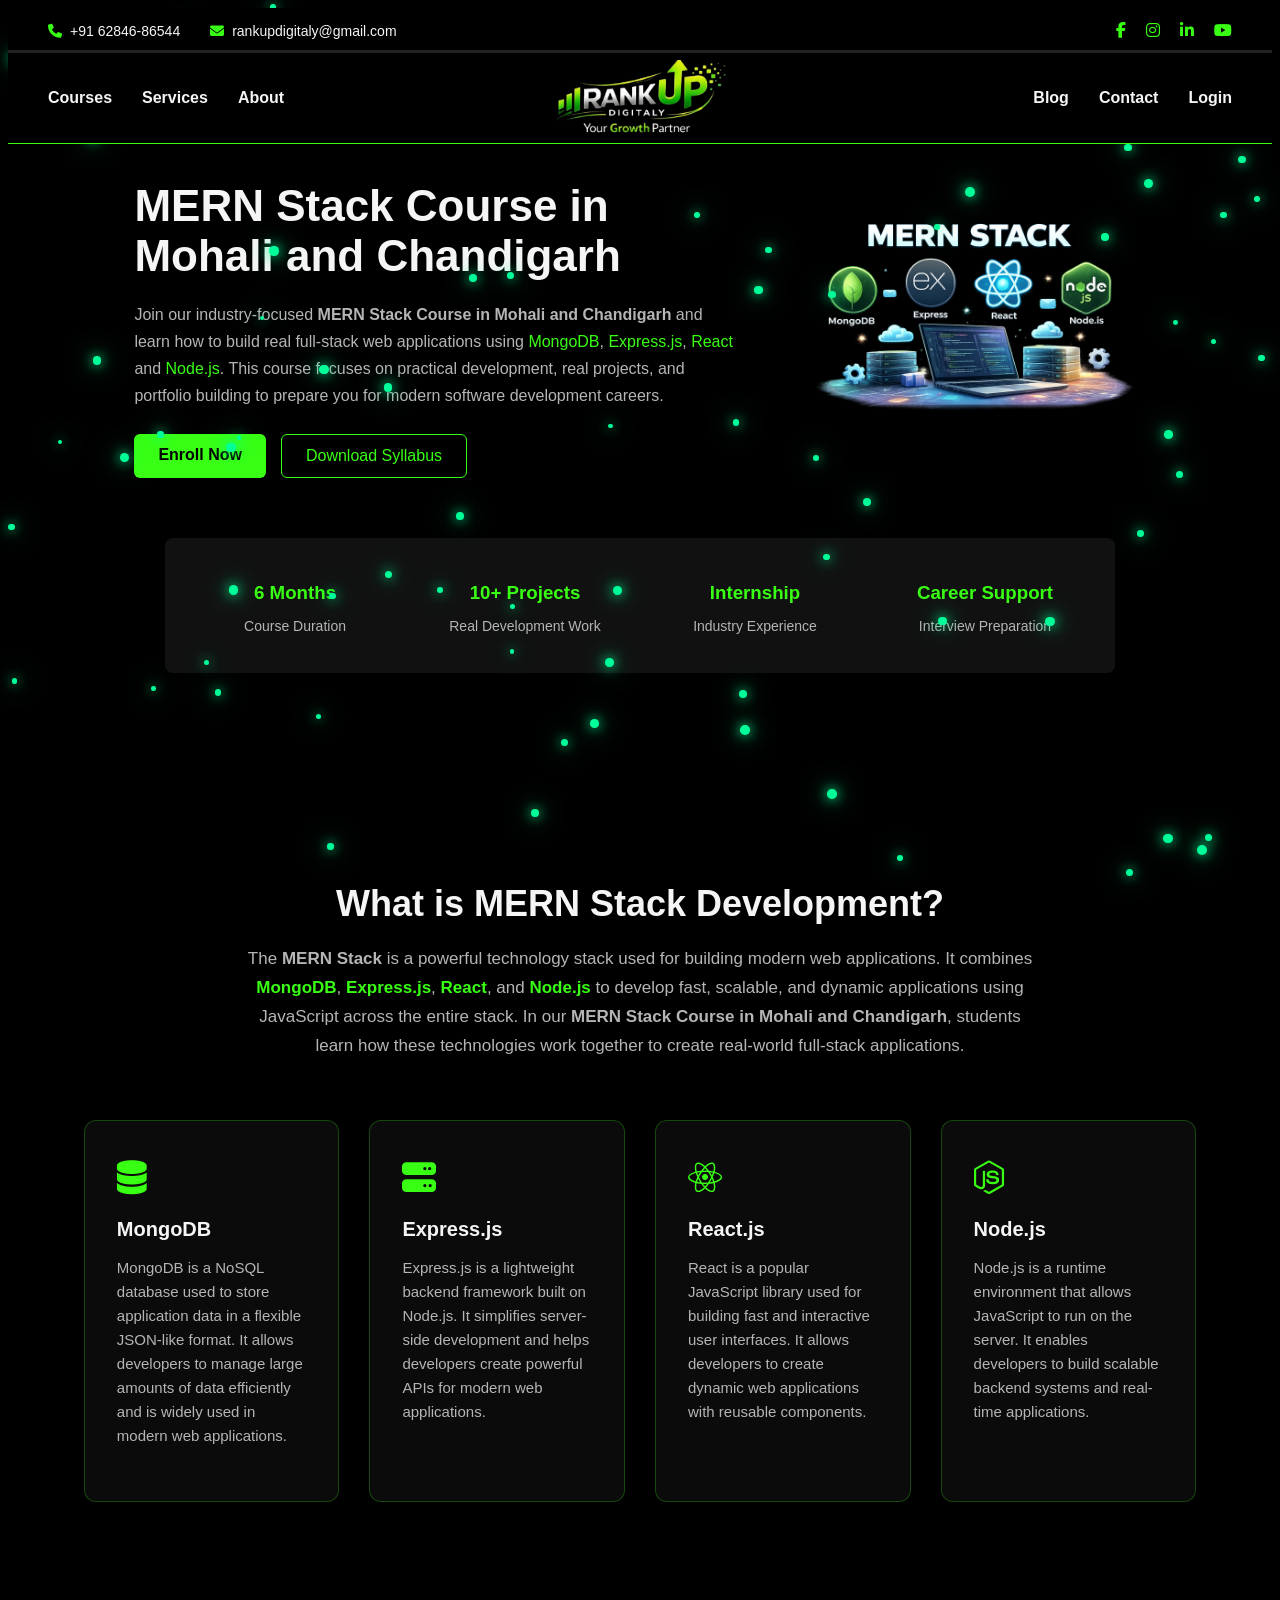
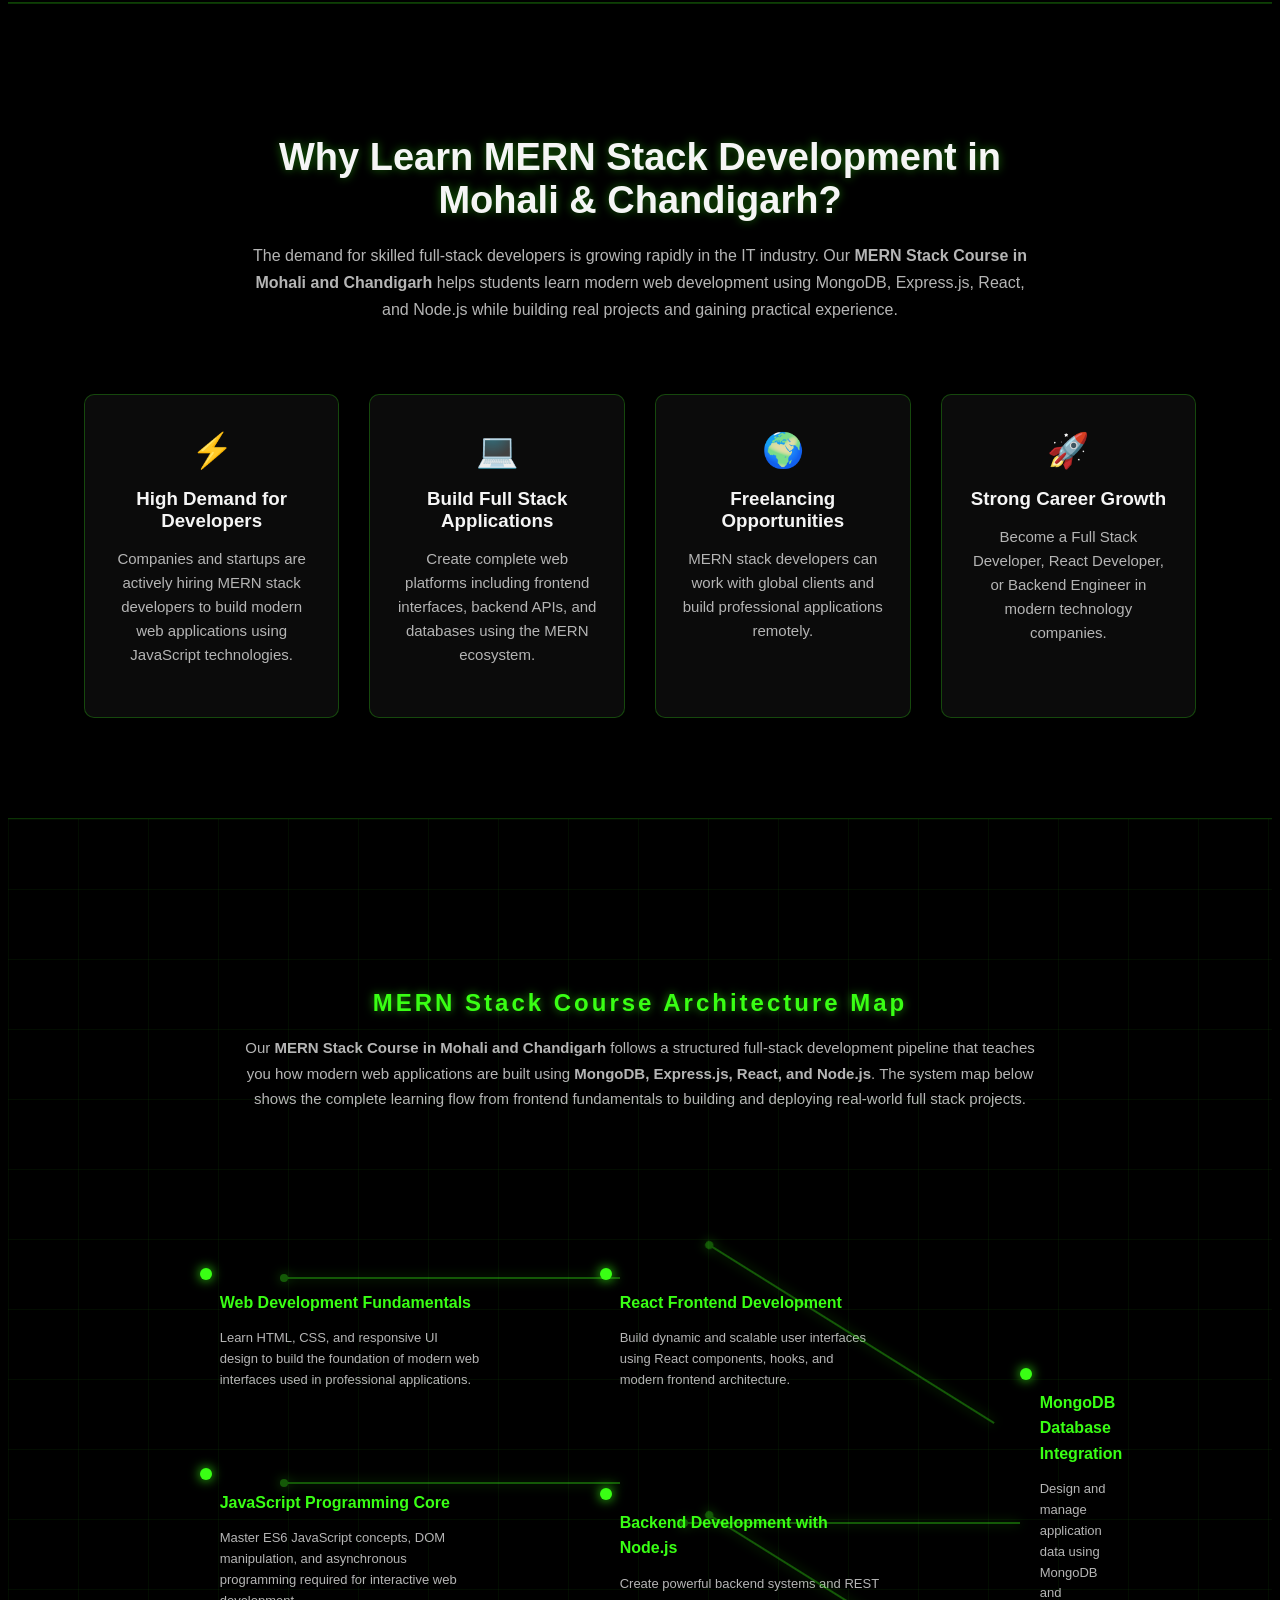
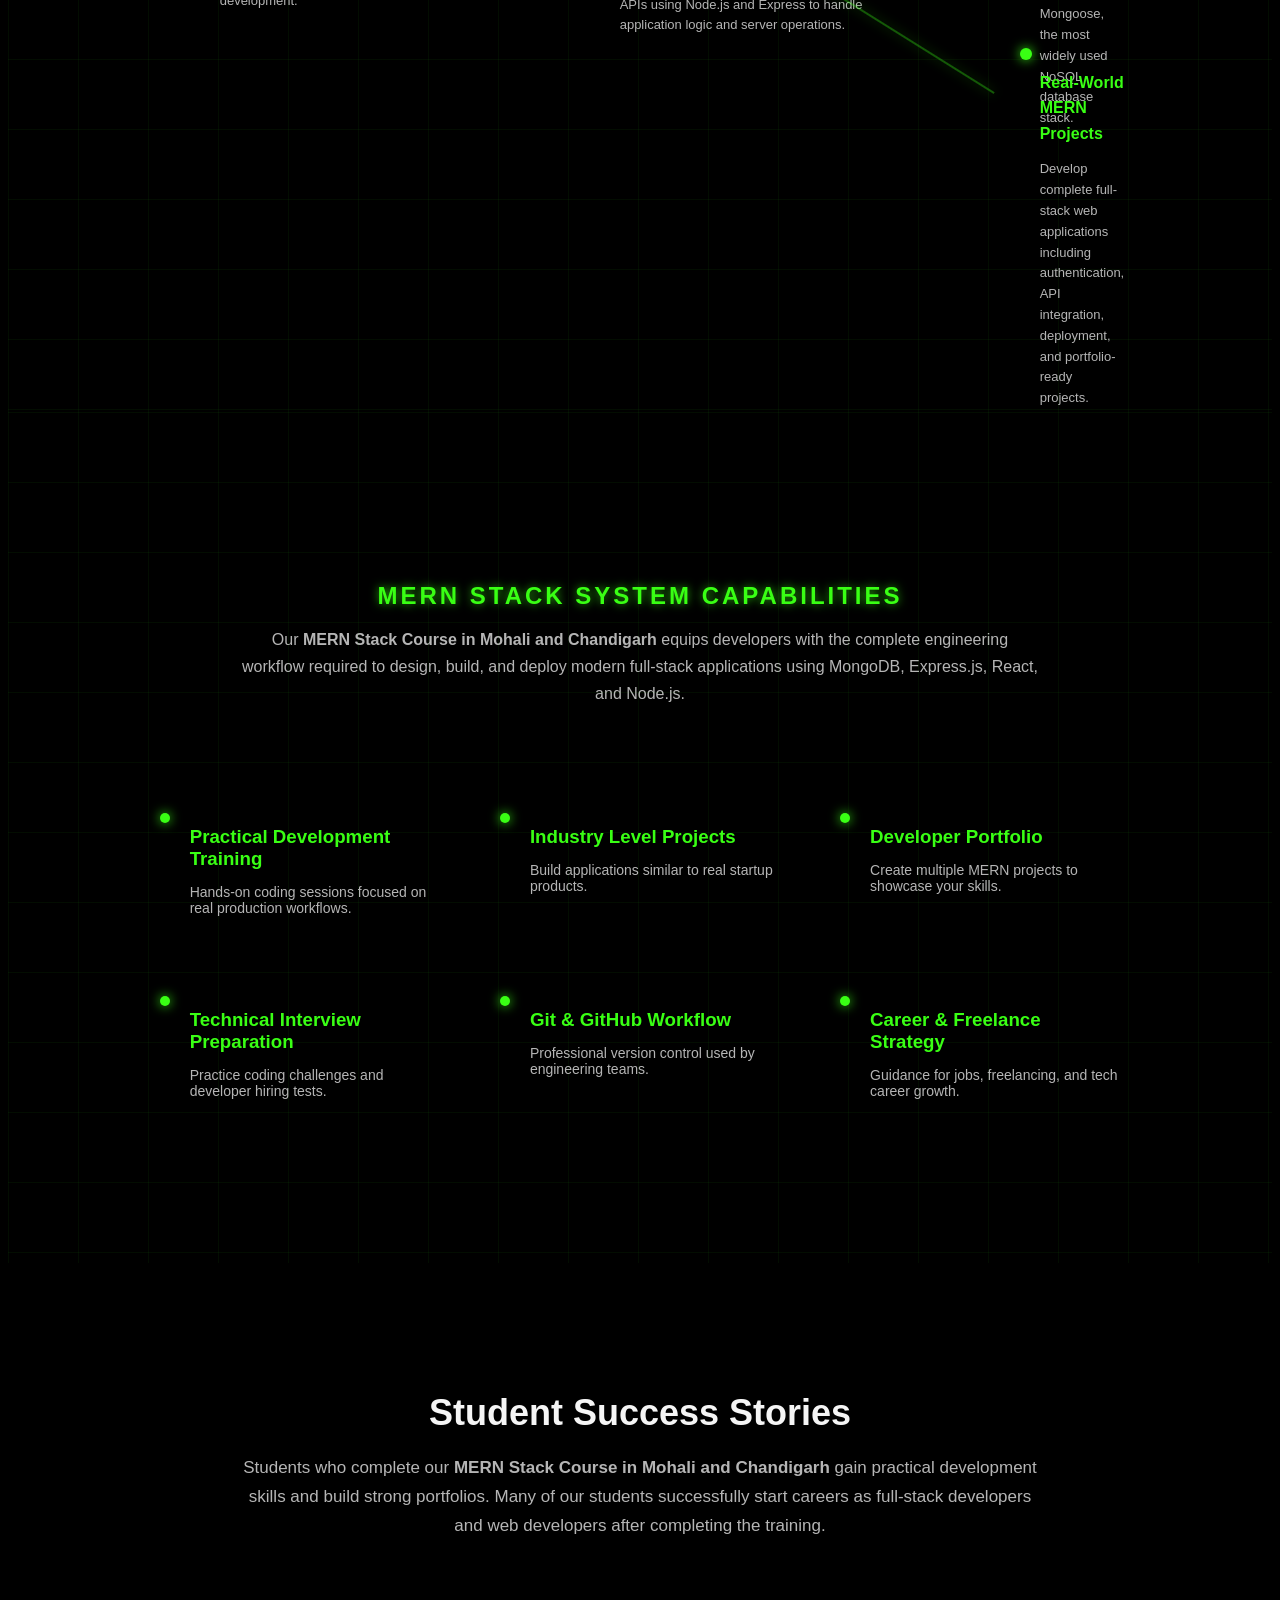
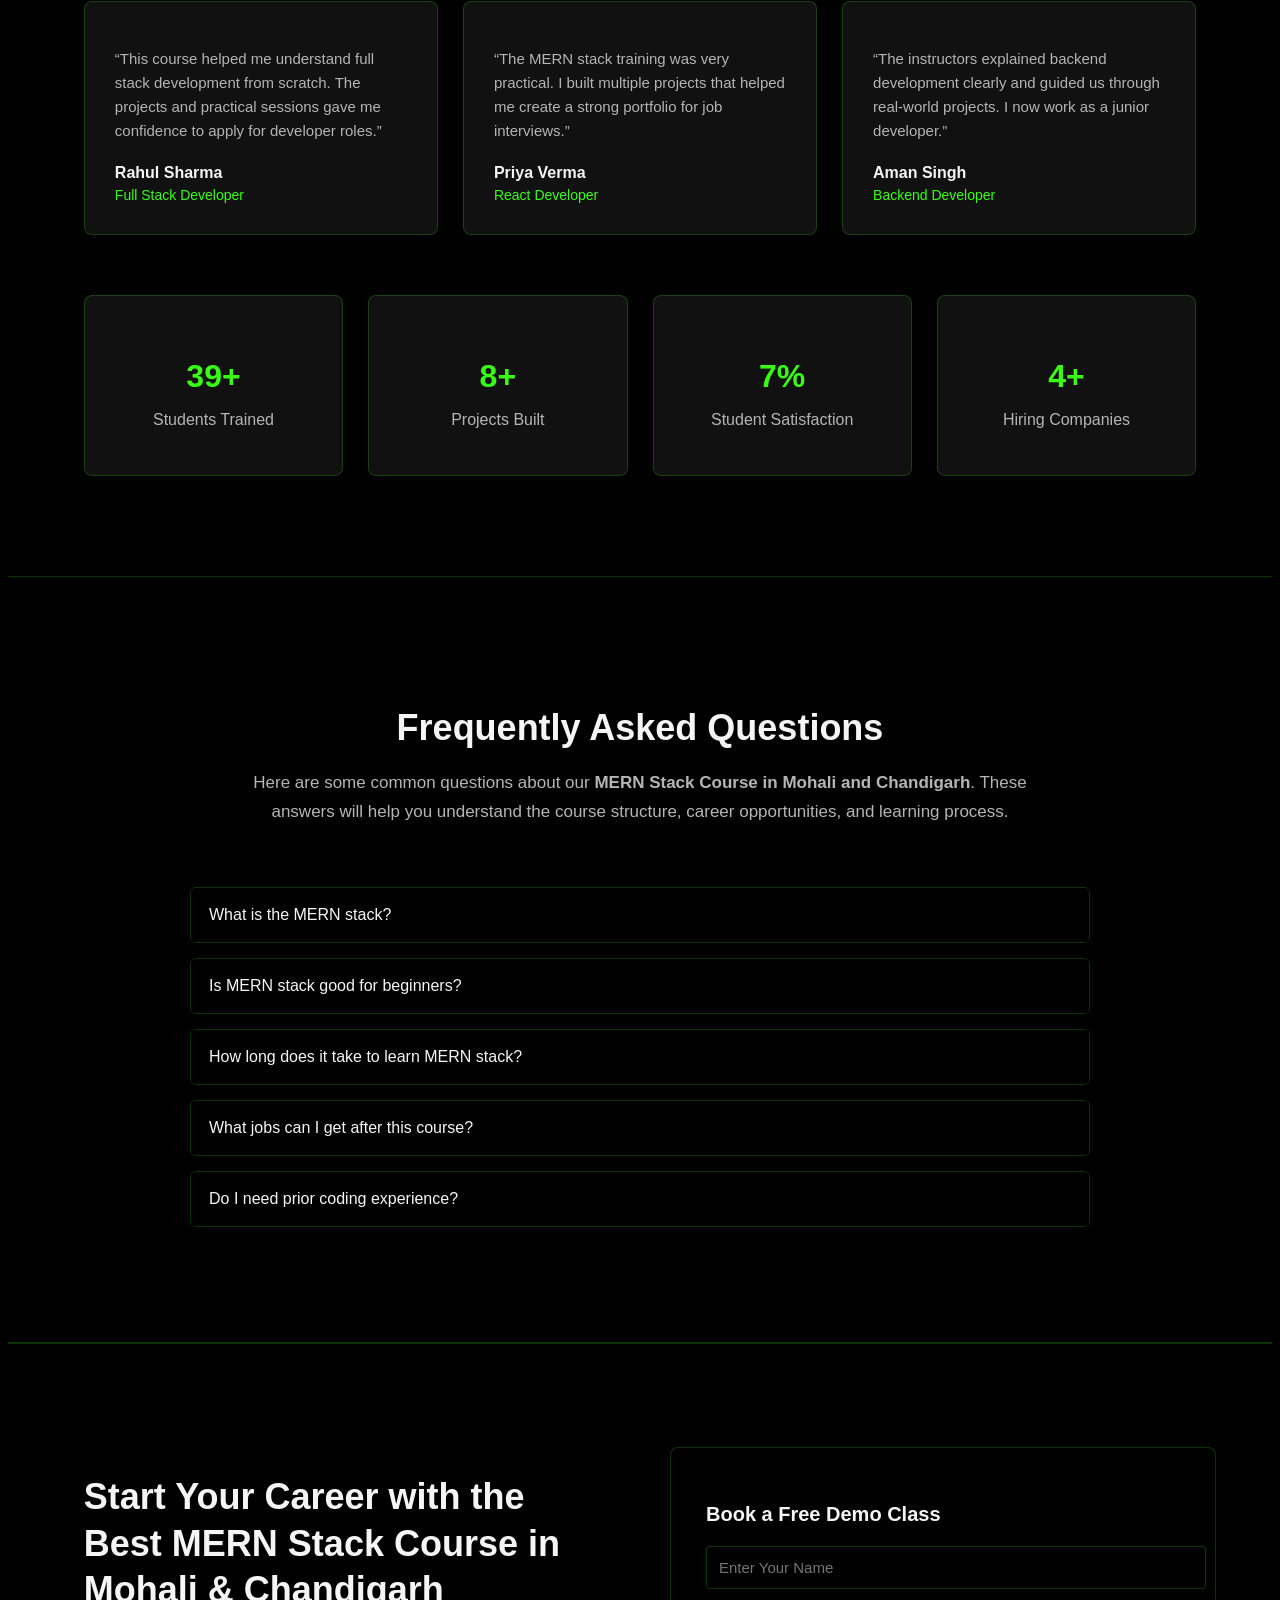
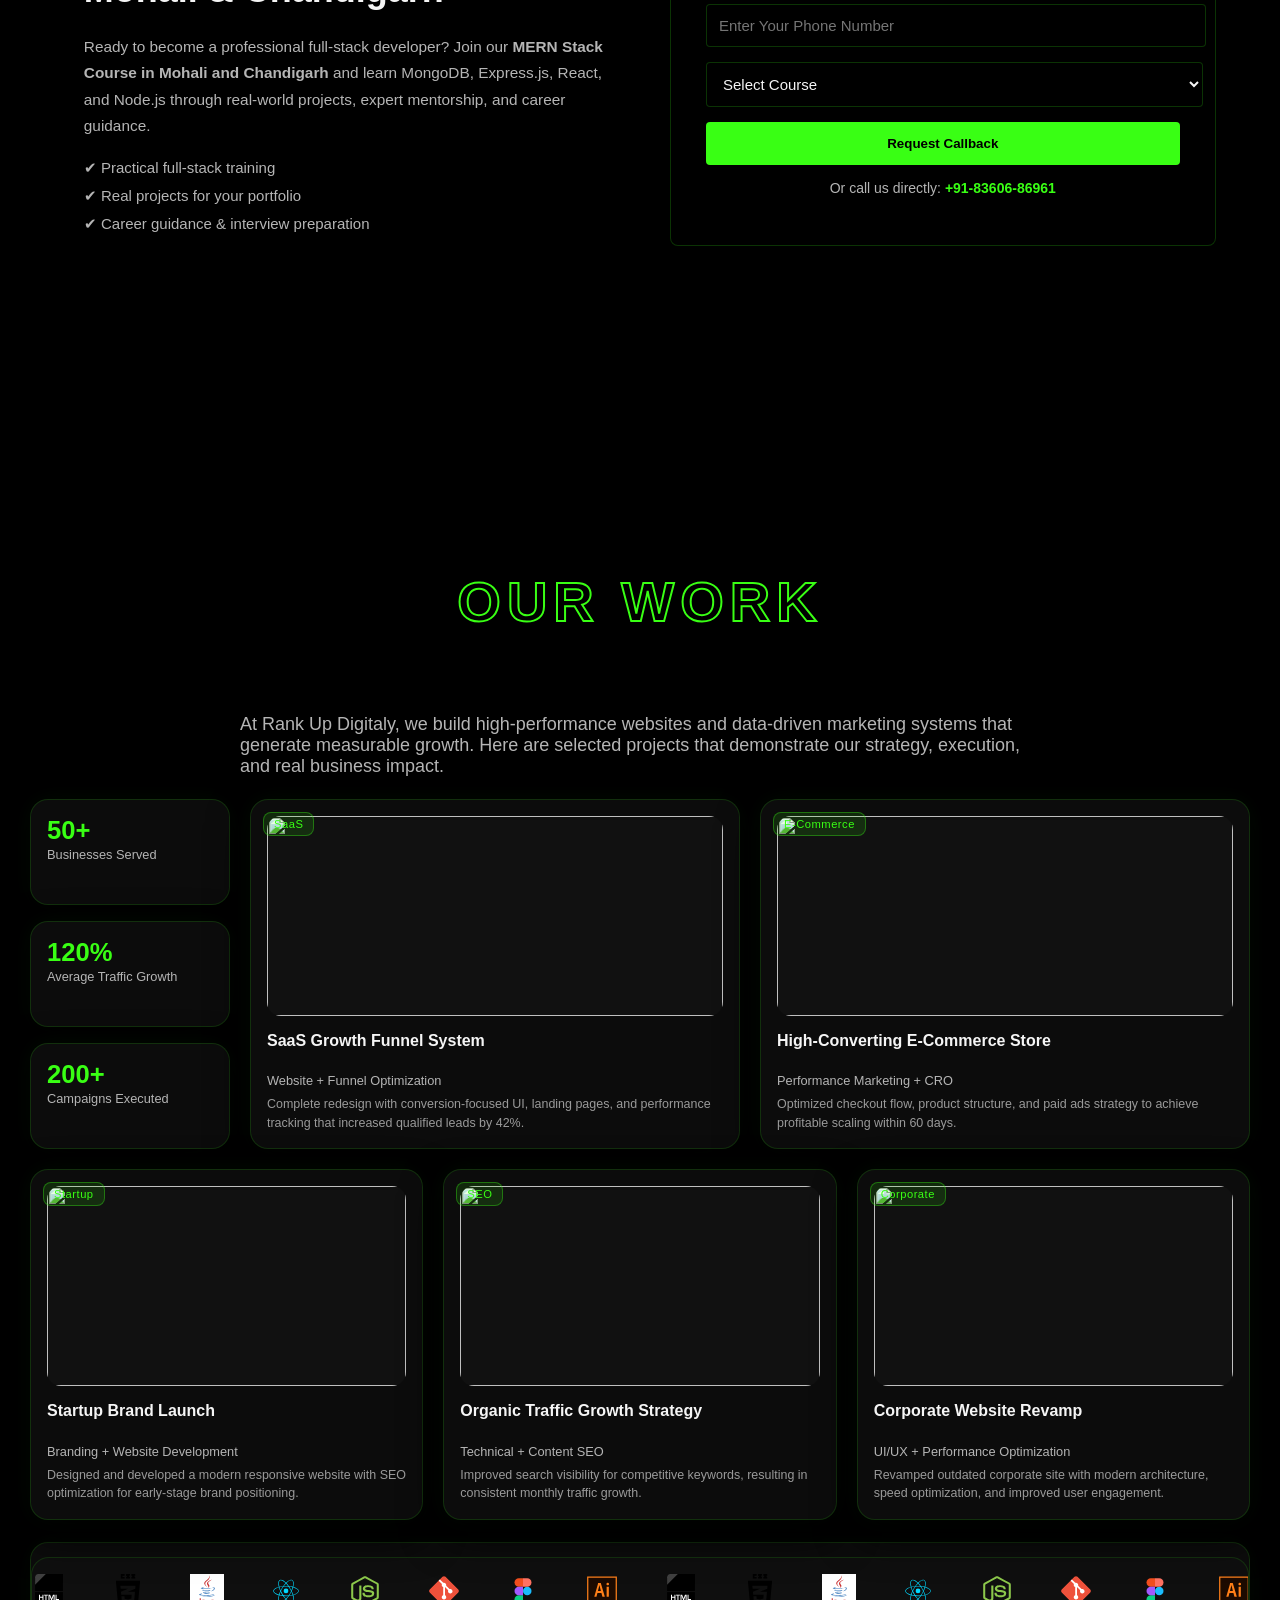
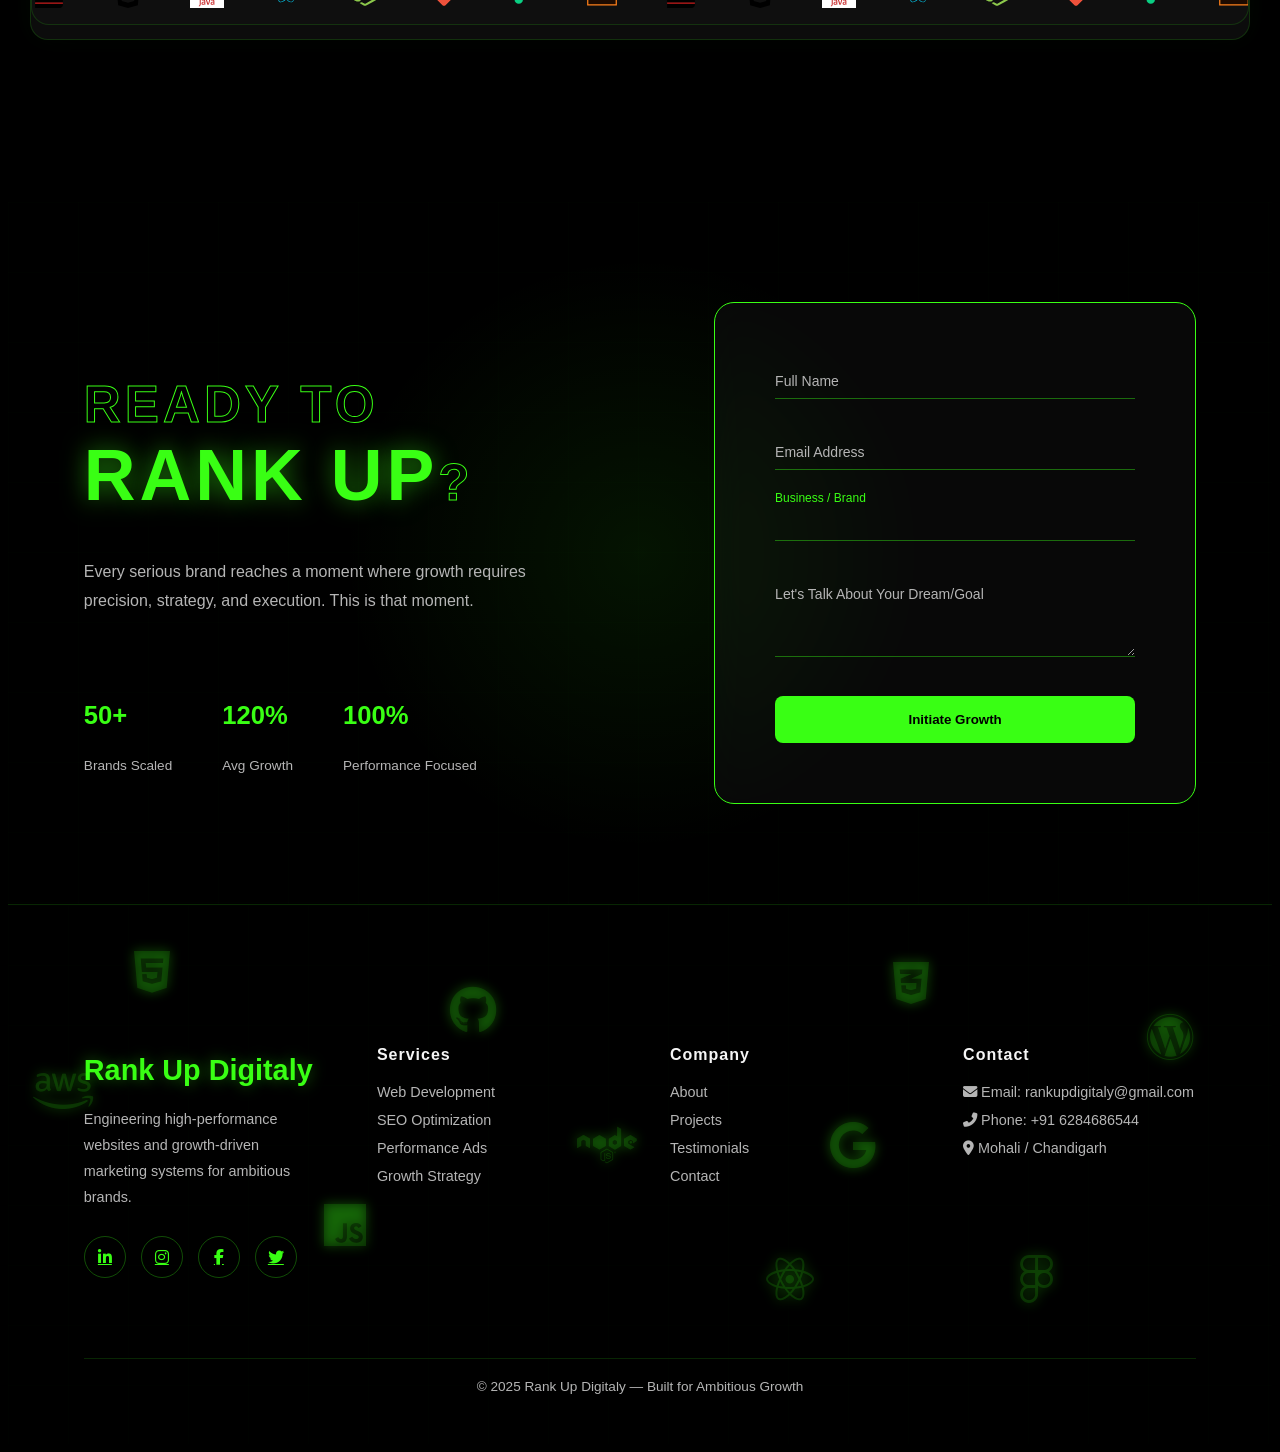
==== commit 31d13074: "update project" ====
--- a/courses/mern-test-design.html
+++ b/courses/mern-test-design.html
@@ -502,7 +502,7 @@
 
 
 <!-- fifth section -->
-<section class="mern-projects">
+<!-- <section class="mern-projects">
 
 <div class="projects-heading">
 
@@ -561,7 +561,7 @@
 
 </div>
 
-</section>
+</section> -->
 
 
 
@@ -638,7 +638,7 @@
 
 
 <!-- seventh secrion -->
- <section class="mern-careers">
+ <!-- <section class="mern-careers">
 
 <div class="careers-heading">
 <h2>MERN Developer Career System</h2>
@@ -687,7 +687,7 @@
 
 </div>
 
-</section>
+</section> -->
 
 
 
--- a/css/cource.css
+++ b/css/cource.css
@@ -14,12 +14,16 @@
     --neon-glow: 0 0 10px rgba(57,255,20,0.7);
 
 }
-body {
-    margin: 0;
-    background: transparent;
-    font-family: 'Segoe UI', sans-serif;
-    overflow-x: hidden;
-}
+   body {
+    background: var(--dark-bg);
+    font-family: 'Inter', sans-serif !important;
+    color: var(--text-light);
+}
+
+h1, h2, h3, h4, h5, h6 {
+      font-family: 'Inter', sans-serif !important;
+}
+
 
 /* ================= SCROLLBAR - CHROME / EDGE ================= */
 
@@ -133,7 +137,7 @@
 ================================ */
 
 /* Toggle Button */
-.mobile-dropdown-toggle {
+ .mobile-dropdown-toggle {
     padding: 16px 22px;
     font-size: 15px;
     font-weight: 500;
@@ -635,7 +639,7 @@
 /* image */
 
 .hero-right img{
-max-width:420px;
+max-width:520px;
 width:100%;
 }
 
@@ -2121,9 +2125,10 @@
 
 
 
-
-
-/* tenth-section */
+/* ================================
+   MERN CTA SECTION
+================================ */
+
 .mern-cta{
 padding:100px 6%;
 background:var(--dark-bg);
@@ -2131,29 +2136,33 @@
 }
 
 .cta-container{
-display:flex;
+max-width:1200px;
+margin:auto;
+display:grid;
+grid-template-columns:1fr 1fr;
+gap:60px;
 align-items:center;
-justify-content:space-between;
-gap:60px;
-flex-wrap:wrap;
-}
+}
+
+/* TEXT */
 
 .cta-text{
-flex:1;
-min-width:320px;
+width:100%;
 }
 
 .cta-text h2{
 font-family:'Orbitron',sans-serif;
-font-size:36px;
+font-size:clamp(24px,3vw,36px);
 color:var(--text-light);
 margin-bottom:20px;
+line-height:1.3;
 }
 
 .cta-text p{
 color:var(--text-gray);
 line-height:1.7;
 margin-bottom:20px;
+font-size:clamp(14px,1.2vw,16px);
 }
 
 .cta-benefits{
@@ -2163,13 +2172,15 @@
 
 .cta-benefits li{
 color:var(--text-gray);
-margin-bottom:8px;
-}
+margin-bottom:10px;
+font-size:15px;
+}
+
+/* FORM */
 
 .cta-form{
-flex:1;
-min-width:320px;
-background:var(black);
+width:90%;
+background:#000;
 padding:35px;
 border:1px solid rgba(57,255,20,0.2);
 border-radius:8px;
@@ -2178,6 +2189,7 @@
 .cta-form h3{
 color:var(--text-light);
 margin-bottom:20px;
+font-size:20px;
 }
 
 .cta-form input,
@@ -2189,6 +2201,17 @@
 border:1px solid rgba(57,255,20,0.2);
 color:var(--text-light);
 border-radius:4px;
+font-size:15px;
+}
+.cta-form select{
+    width:105%;
+padding:12px;
+margin-bottom:15px;
+background:#000;
+border:1px solid rgba(57,255,20,0.2);
+color:var(--text-light);
+border-radius:4px;
+font-size:15px;
 }
 
 .cta-form button{
@@ -2200,6 +2223,7 @@
 font-weight:600;
 cursor:pointer;
 border-radius:4px;
+transition:0.3s;
 }
 
 .cta-form button:hover{
@@ -2210,50 +2234,93 @@
 margin-top:15px;
 color:var(--text-gray);
 font-size:14px;
+text-align:center;
 }
 
 .cta-contact span{
 color:var(--neon-green);
 font-weight:600;
 }
-/* Tablets */
+
+/* ================================
+   TABLET
+================================ */
+
 @media (max-width:1024px){
 
 .cta-container{
-flex-direction:column;
+grid-template-columns:1fr;
+gap:40px;
 text-align:center;
 }
 
+}
+
+/* ================================
+   MOBILE
+================================ */
+
+@media (max-width:768px){
+
+.mern-cta{
+padding:70px 5%;
+}
+
+.cta-form{
+padding:28px;
+}
+
+.cta-benefits li{
+font-size:14px;
+}
+
+}
+
+/* ================================
+   SMALL MOBILE
+================================ */
+
+@media (max-width:480px){
+
+
 .cta-text h2{
-font-size:32px;
-}
-
-}
-
-
-/* Mobile */
-@media (max-width:768px){
-
-.mern-cta{
-padding:70px 6%;
-}
+font-size:22px;
+}
+
+.cta-form{
+padding:22px;
+}
+
+.cta-form input,
+.cta-form select{
+width: 90%;
+}
+.cta-form select{
+    width: 100%;
+}
+
+.cta-form button{
+padding:12px;
+}
+
+}
+
+/* ================================
+   VERY SMALL DEVICES
+================================ */
+
+@media (max-width:360px){
 
 .cta-text h2{
-font-size:28px;
+font-size:20px;
 }
 
 .cta-text p{
-font-size:16px;
-}
-
-}
-
-
-/* Small Mobile */
-@media (max-width:480px){
-
-.cta-text h2{
-font-size:24px;
+font-size:14px;
+}
+
+.cta-form{
+padding:18px;
 }
 
 }
@@ -2941,4 +3008,18 @@
     .neon-top-strip{
         display:none;
     }
-}+}
+
+
+
+
+
+
+
+
+
+
+
+
+
+
